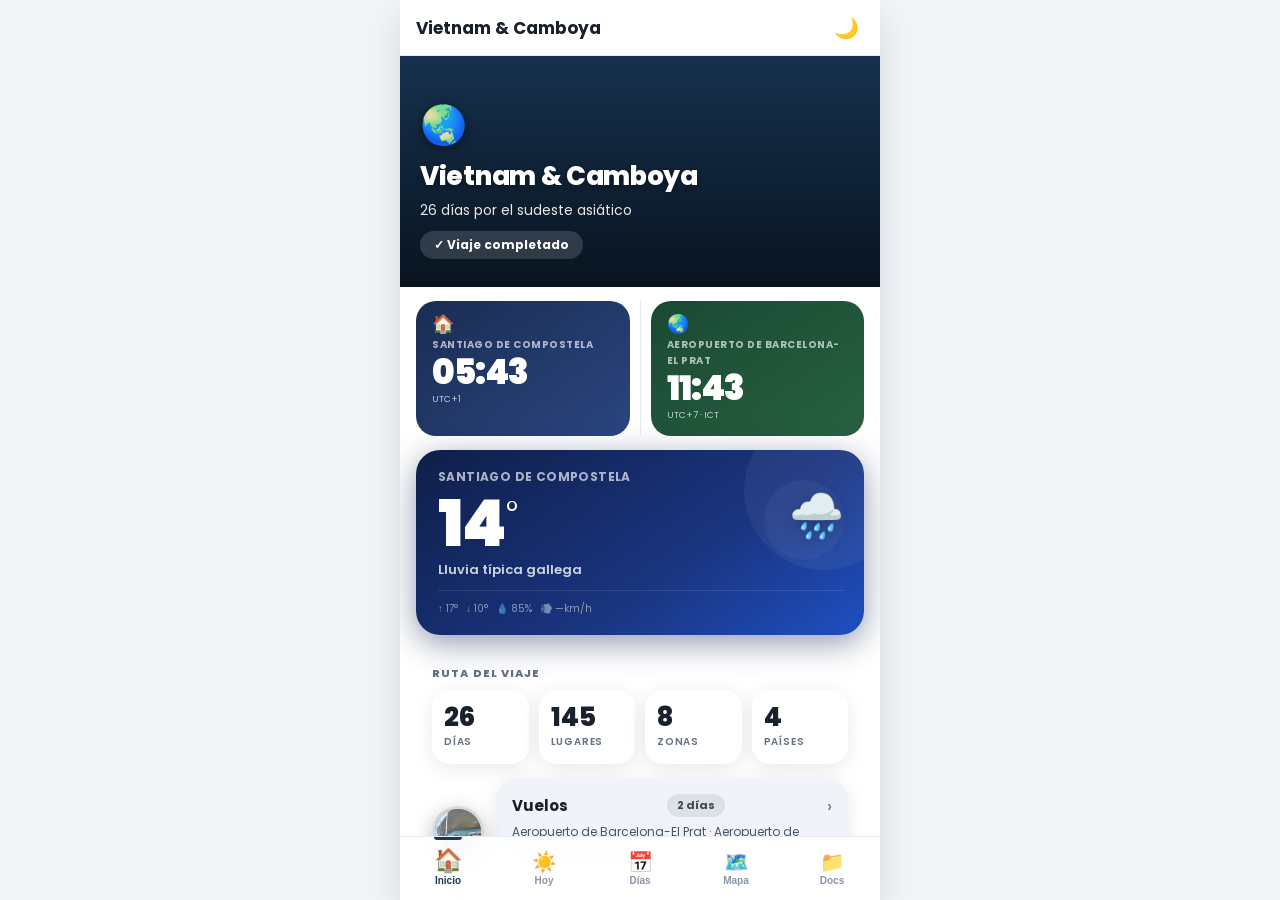
==== index.html @ c376f15d "Itinerario definitivo de María, revisión completa sin fallos y localizadores fuera del repo Incluye " ====
﻿<!DOCTYPE html>
<html lang="es">
<head>
  <meta charset="UTF-8">
  <meta name="viewport" content="width=device-width, initial-scale=1.0, maximum-scale=1.0, user-scalable=no">
  <meta name="apple-mobile-web-app-capable" content="yes">
  <meta name="apple-mobile-web-app-status-bar-style" content="default">
  <meta name="apple-mobile-web-app-title" content="Marcos & Mery">
  <meta name="theme-color" content="#1a3a5c">
  <title>Viajes · Marcos & Mery</title>

  <!-- Leaflet CSS -->
  <link rel="stylesheet" href="https://unpkg.com/leaflet@1.9.4/dist/leaflet.css"
        integrity="sha256-p4NxAoJBhIIN+hmNHrzRCf9tD/miZyoHS5obTRR9BMY=" crossorigin="">

  <!-- Google Fonts -->
  <link rel="preconnect" href="https://fonts.googleapis.com">
  <link rel="preconnect" href="https://fonts.gstatic.com" crossorigin>
  <link href="https://fonts.googleapis.com/css2?family=Poppins:wght@400;600;700;800&display=swap" rel="stylesheet">

  <!-- App CSS -->
  <link rel="stylesheet" href="css/styles.css?v=98">

  <!-- PWA Manifest -->
  <link rel="manifest" href="manifest.json">
  <link rel="apple-touch-icon" href="img/icon-192.png">
  <link rel="icon" type="image/png" href="img/icon-192.png">

  <!-- Service Worker -->
  <script>
    if ('serviceWorker' in navigator) {
      window.addEventListener('load', () => {
        navigator.serviceWorker.register('sw.js')
          .then(r => console.log('SW registrado:', r.scope))
          .catch(e => console.warn('SW error:', e));
      });
    }
  </script>
</head>
<body>
  <div id="app">

    <!-- HEADER -->
    <header class="app-header">
      <button class="back-btn" id="header-back" aria-label="Volver">‹</button>
      <h1 id="header-title">Mis Viajes</h1>
      <button class="theme-toggle-btn" id="theme-toggle-btn" aria-label="Cambiar tema"></button>
    </header>

    <!-- MAIN CONTENT -->
    <main class="view-content" id="view-content">
      <!-- Rendered by JS -->
    </main>

    <!-- BOTTOM NAVIGATION -->
    <nav class="bottom-nav" id="bottom-nav" style="display:none">
      <button class="nav-item" data-view="trip">
        <span class="nav-icon">🏠</span>
        <span>Inicio</span>
      </button>
      <button class="nav-item" data-view="today">
        <span class="nav-icon">☀️</span>
        <span>Hoy</span>
      </button>
      <button class="nav-item" data-view="itinerary">
        <span class="nav-icon">📅</span>
        <span>Días</span>
      </button>
      <button class="nav-item" data-view="map">
        <span class="nav-icon">🗺️</span>
        <span>Mapa</span>
      </button>
      <button class="nav-item" data-view="docs">
        <span class="nav-icon">📁</span>
        <span>Docs</span>
      </button>
    </nav>

  </div>

  <!-- Leaflet JS -->
  <script src="https://unpkg.com/leaflet@1.9.4/dist/leaflet.js"
          integrity="sha256-20nQCchB9co0qIjJZRGuk2/Z9VM+kNiyxNV1lvTlZBo=" crossorigin=""></script>

  <!-- App Scripts -->
  <script src="js/data.js?v=87"></script>
  <script src="js/guia.js?v=2"></script>
  <script src="js/app.js?v=175"></script>
</body>
</html>
---- css/styles.css ----
/* ============================================================
   VIAJES MARCOS & MERY — Estilos
   ============================================================ */

:root {
  --primary:    #1a3a5c;
  --primary-lt: #2c5282;
  --accent:     #e8a020;
  --accent-lt:  #f6c252;
  --green:      #1a7b6b;
  --red:        #c0392b;
  --bg:         #F4F5F7;
  --surface:    #ffffff;
  --border:     #e8ecf0;
  --text:       #1a202c;
  --text-sm:    #4a5568;
  --text-xs:    #647181;   /* 5,0:1 sobre blanco (antes #8896a8, 3,0:1) */
  --card:       #ffffff;
  --shadow:     0 2px 16px rgba(0,0,0,0.07);
  --shadow-sm:  0 1px 6px rgba(0,0,0,0.06);
  --shadow-md:  0 4px 20px rgba(0,0,0,0.09);
  --shadow-lg:  0 12px 40px rgba(0,0,0,0.13);
  --radius:     20px;
  --radius-sm:  12px;
  --nav-h:      64px;
  --header-h:   56px;

  /* ── Colores por zona geográfica (vibrantes) ── */
  --zone-norte:    #1A7B6B;   /* jade — Vietnam norte */
  --zone-norte-lt: #d0f0e8;
  --zone-centro:   #2f6fa3;   /* azul acero — Vietnam centro */
  --zone-centro-lt:#dbe8f4;
  --zone-camboya:  #b8861b;   /* ocre dorado — Angkor */
  --zone-camboya-lt:#f6ebcf;
  --zone-islas:    #0090C4;   /* turquesa vivo — Koh Rong */
  --zone-islas-lt: #cceeff;
  --zone-cierre:   #6b7f3a;   /* verde oliva — regreso */
  --zone-cierre-lt:#e8edd6;
}

* { box-sizing: border-box; margin: 0; padding: 0; }

html, body {
  height: 100%;
  font-family: 'Poppins', -apple-system, BlinkMacSystemFont, 'Segoe UI', sans-serif;
  background: var(--bg);
  color: var(--text);
  -webkit-font-smoothing: antialiased;
  overflow: hidden;
}

/* ── LAYOUT ── */
#app {
  display: flex;
  flex-direction: column;
  height: 100vh;
  max-width: 480px;
  margin: 0 auto;
  background: var(--surface);
  box-shadow: var(--shadow-lg);
  position: relative;
  overflow: hidden;
}

/* ── HEADER ── */
.app-header {
  display: flex;
  align-items: center;
  gap: 10px;
  padding: 0 16px;
  height: var(--header-h);
  background: var(--surface);
  border-bottom: 1px solid var(--border);
  position: relative;
  z-index: 100;
  flex-shrink: 0;
}
.app-header .back-btn {
  display: none;
  align-items: center;
  justify-content: center;
  width: 36px; height: 36px;
  border: none; background: none; cursor: pointer;
  font-size: 20px; color: var(--primary); flex-shrink: 0;
}
.app-header .back-btn.visible { display: flex; }
.app-header h1 {
  font-size: 17px; font-weight: 700; color: var(--primary);
  flex: 1; white-space: nowrap; overflow: hidden; text-overflow: ellipsis;
}
.app-header .header-action {
  display: flex; align-items: center; justify-content: center;
  width: 36px; height: 36px; border: none; background: none;
  cursor: pointer; font-size: 20px; color: var(--primary); flex-shrink: 0;
}

/* ── SCROLL AREA ── */
.view-content {
  flex: 1;
  overflow-y: auto;
  overflow-x: hidden;
  -webkit-overflow-scrolling: touch;
  padding-bottom: calc(var(--nav-h) + 16px);
  scrollbar-width: none; /* Firefox */
}
.view-content::-webkit-scrollbar { display: none; } /* Chrome/Safari */

/* ── BOTTOM NAV ── */
.bottom-nav {
  display: flex;
  position: fixed;
  bottom: 0; left: 0; right: 0;
  max-width: 480px; margin: 0 auto; /* mismo ancho que #app en pantallas grandes */
  height: calc(var(--nav-h) + env(safe-area-inset-bottom));
  padding-bottom: env(safe-area-inset-bottom);
  background: rgba(255,255,255,0.92);
  backdrop-filter: blur(12px);
  -webkit-backdrop-filter: blur(12px);
  border-top: 1px solid rgba(0,0,0,.07);
  z-index: 1000;
}
.nav-item {
  flex: 1; display: flex; flex-direction: column;
  align-items: center; justify-content: center; gap: 3px;
  border: none; background: none; cursor: pointer;
  padding: 8px 4px; color: var(--text-xs);
  font-size: 10px; font-weight: 600;
  transition: color .2s, transform .2s;
  -webkit-tap-highlight-color: transparent;
  position: relative;
}
/* indicador activo — línea superior */
.nav-item.active::before {
  content: '';
  position: absolute;
  top: 0; left: 50%; transform: translateX(-50%);
  width: 28px; height: 3px;
  border-radius: 0 0 4px 4px;
  background: var(--primary);
}
.nav-item .nav-icon { font-size: 20px; line-height: 1; transition: transform .2s; }
.nav-item.active { color: var(--primary); font-weight: 800; }
.nav-item.active .nav-icon { transform: scale(1.15) translateY(-2px); }
.nav-item:active .nav-icon { transform: scale(.9); }

/* ── CARDS ── */
.card {
  background: var(--surface);
  border: none;
  border-radius: 24px;
  padding: 18px;
  margin: 0 16px 14px;
  box-shadow: var(--shadow-md);
  transition: transform .18s ease;
}
.card:active { transform: scale(0.98); }
.card-flat {
  background: var(--surface);
  border-bottom: 1px solid var(--border);
  padding: 14px 16px;
}
.card-inset {
  background: var(--bg);
  border-radius: var(--radius-sm);
  padding: 12px 14px;
  margin-bottom: 8px;
}

/* ── HERO TRIP ── */
.trip-hero {
  padding: 40px 20px 28px;
  color: white;
  margin-bottom: 0;
  min-height: 220px;
  display: flex; flex-direction: column; justify-content: flex-end;
  position: relative; overflow: hidden;
}
/* Hero rotante: capas de imagen que se van fundiendo */
.hero-img-layer {
  position: absolute; inset: 0;
  background-size: cover; background-position: center;
  background-color: #1a3a5c;
  transition: opacity 1.2s ease;
  will-change: opacity;
}
.hero-img-layer.active { opacity: 1; }
.hero-img-layer.inactive { opacity: 0; }
.hero-overlay {
  position: absolute; inset: 0;
  background: linear-gradient(to bottom, rgba(0,0,0,.15) 0%, rgba(0,0,0,.65) 100%);
}
.hero-content { position: relative; z-index: 1; }
.trip-hero-emoji { font-size: 38px; margin-bottom: 4px; display: block; filter: drop-shadow(0 2px 6px rgba(0,0,0,.5)); }
.trip-hero h2 {
  font-family: 'Poppins', sans-serif;
  font-size: 26px; font-weight: 800; margin-bottom: 4px;
  text-shadow: 0 2px 8px rgba(0,0,0,.4);
  letter-spacing: -0.3px;
}
.trip-hero .hero-sub { font-size: 14px; opacity: .9; text-shadow: 0 1px 4px rgba(0,0,0,.4); }
.trip-hero .hero-dates {
  display: flex; align-items: center; gap: 8px;
  margin-top: 12px; font-size: 13px; opacity: .9;
}
.trip-hero .hero-badge {
  display: inline-block;
  background: rgba(255,255,255,.2);
  border-radius: 20px; padding: 4px 12px;
  font-size: 12px; font-weight: 600;
}

/* ── COUNTDOWN ── */
.countdown-card {
  margin: 14px 16px 12px;
  background: linear-gradient(135deg, var(--primary) 0%, var(--primary-lt) 100%);
  border-radius: var(--radius);
  padding: 18px 20px;
  color: white;
  display: flex; align-items: center; gap: 16px;
}
.countdown-num {
  font-size: 48px; font-weight: 900; line-height: 1;
  color: var(--accent-lt);
}
.countdown-label { font-size: 12px; opacity: .8; margin-top: 2px; }
.countdown-title { font-size: 16px; font-weight: 700; }

/* ── SECTION TITLES ── */
.section-title {
  font-size: 11px; font-weight: 800;
  color: var(--text-xs); text-transform: uppercase;
  letter-spacing: .10em; padding: 16px 16px 8px;
}

/* ── QUICK INFO ROW ── */
.info-row {
  display: flex; align-items: flex-start; gap: 10px;
  padding: 10px 0;
  border-bottom: 1px solid var(--border);
}
.info-row:last-child { border-bottom: none; }
.info-row .info-icon { font-size: 18px; flex-shrink: 0; margin-top: 1px; }
.info-row .info-body {}
.info-row .info-label { font-size: 11px; color: var(--text-xs); font-weight: 600; text-transform: uppercase; }
.info-row .info-val { font-size: 14px; color: var(--text); font-weight: 500; margin-top: 1px; }
.info-row .info-sub { font-size: 12px; color: var(--text-sm); margin-top: 2px; }

/* ── ITINERARY LIST ── */
/* ── ITINERARY REDISEÑADO ── */
.itinerary-wrap { padding: 8px 0; }
.block-section { margin: 0 16px 20px; border-radius: 20px; overflow: hidden; box-shadow: var(--shadow-md); }
.block-section-header {
  display: flex; align-items: center; justify-content: space-between;
  padding: 10px 16px;
  font-size: 13px; font-weight: 800;
  border-bottom: none;
  background: var(--surface);
  border-radius: 20px 20px 0 0;
  margin-bottom: -1px;
}
.htl2-zone > .block-section-header { border-radius: 20px 20px 0 0; }
/* En Días la cabecera forma parte de la tarjeta: mismo fondo que el cuerpo (si no, en oscuro se confunde con el fondo y la tarjeta parece no cerrar por arriba) */
.block-section > .block-section-header { background: transparent; border-bottom: 1px solid var(--border); margin-bottom: 0; }
.bsh-label { font-size: 13px; }
.bsh-count {
  font-size: 11px; font-weight: 700;
  padding: 2px 8px; border-radius: 10px;
  background: var(--border); color: inherit;
}
.block-days-list {
  border-radius: 0 0 20px 20px;
  overflow: hidden;
  border-left: none;
}
.day-row2 {
  display: flex; align-items: center; gap: 12px;
  padding: 13px 16px;
  background: white;
  border-bottom: 1px solid rgba(0,0,0,.04);
  cursor: pointer;
  -webkit-tap-highlight-color: transparent;
  transition: background .15s, transform .12s;
}
.block-days-list .day-row2:last-child { border-bottom: none; }
.day-row2:active { transform: scale(.98); background: #f8f9fb; }
.day-past { opacity: .5; }
.day-today { font-weight: 700; }

.day-date-box2 {
  display: flex; flex-direction: column; align-items: center;
  width: 36px; flex-shrink: 0; color: var(--text-sm);
}
.day-num2 { font-size: 18px; font-weight: 800; line-height: 1; }
.day-mon2 { font-size: 9px; font-weight: 700; text-transform: uppercase; letter-spacing: .04em; margin-top: 1px; }
.day-body2 { flex: 1; min-width: 0; }
.day-city2 { font-size: 14px; font-weight: 700; color: var(--text); }
.today-dot { color: var(--accent); font-size: 10px; }
.day-places2 { font-size: 11px; color: var(--text-sm); margin-top: 2px; white-space: nowrap; overflow: hidden; text-overflow: ellipsis; }
.day-arrow2 { font-size: 18px; opacity: .4; flex-shrink: 0; transition: transform .2s; }
.tr-expand-arrow { opacity: .6; }
.day-row-no-tr { background: #fafafa; }
.day-row-no-tr .day-city2 { font-weight: 500; }

/* ── Panel de detalle de transporte (expand inline) ── */
.tr-detail-panel {
  margin: 0 16px 4px 16px;
  border-radius: 12px;
  overflow: hidden;
  background: var(--surface);
  box-shadow: 0 2px 8px rgba(0,0,0,.06);
}
.tr-detail-card {
  padding: 12px 14px;
  border-bottom: 1px solid var(--border);
}
.tr-detail-card:last-child { border-bottom: none; }
.tr-detail-head {
  display: flex; align-items: center; gap: 8px;
  margin-bottom: 6px;
}
.tr-detail-icon { font-size: 20px; }
.tr-detail-label { font-size: 12px; font-weight: 700; text-transform: uppercase; letter-spacing: .04em; }
.tr-detail-text { font-size: 13px; color: var(--text); font-weight: 600; margin-bottom: 5px; }
.tr-detail-route {
  display: flex; align-items: center; gap: 6px;
  font-size: 12px; color: var(--text-sm);
}
.tr-detail-from, .tr-detail-to { font-weight: 600; }
.tr-detail-arrow { opacity: .5; font-size: 14px; }
.tr-detail-time {
  margin-left: auto;
  font-size: 18px; font-weight: 800;
  color: var(--text);
  letter-spacing: -.5px;
}
.tr-detail-pickup {
  display: flex; align-items: flex-start; gap: 6px;
  font-size: 12px; color: var(--text-sm);
  margin-top: 7px;
  padding: 6px 8px;
  background: var(--bg);
  border-radius: 8px;
}
.tr-detail-pickup-icon { flex-shrink: 0; }
.tr-detail-tips {
  margin-top: 10px;
  padding-top: 10px;
  border-top: 1px solid var(--border);
}
.tr-detail-tips-title {
  font-size: 11px; font-weight: 700;
  text-transform: uppercase; letter-spacing: .05em;
  color: var(--text-sm); margin-bottom: 6px;
}
.tr-detail-tip {
  font-size: 12px; color: var(--text);
  line-height: 1.5; padding: 2px 0;
}

/* ── Hotel detail bottom sheet ── */
#htl-sheet-wrap { display: none; position: fixed; inset: 0; z-index: 1000; }

.htl-sheet-overlay {
  position: absolute; inset: 0;
  background: rgba(0,0,0,.45);
  backdrop-filter: blur(2px);
}
.htl-sheet {
  position: absolute; bottom: 0; left: 0; right: 0;
  max-width: 480px; margin: 0 auto; /* mismo ancho que la app en pantallas grandes */
  background: var(--surface);
  border-radius: 20px 20px 0 0;
  max-height: 88vh;
  overflow-y: auto;
  transform: translateY(100%);
  transition: transform .28s cubic-bezier(.32,1,.46,1);
  box-shadow: 0 -4px 24px rgba(0,0,0,.15);
}
.htl-sheet.htl-sheet-open { transform: translateY(0); }
.htl-sheet-drag {
  display: block; width: 40px; height: 4px; padding: 0;
  background: var(--border); border: none;
  border-radius: 2px;
  margin: 12px auto 0;
  cursor: pointer;
}
.htl-sheet-map {
  height: 170px; margin-top: 10px;
  background: var(--bg);
}
.htl-sheet-stay {
  font-size: 13px; font-weight: 600; color: var(--text-sm); margin-bottom: 8px;
}
.htl-sheet-phone {
  display: inline-block; margin: -6px 0 14px;
  font-size: 14px; font-weight: 700; color: var(--primary); text-decoration: none;
}
.htl-sheet-bf { font-size: 16px; }
.htl-sheet-body { padding: 16px 20px 32px; }
.htl-sheet-name {
  font-size: 20px; font-weight: 800;
  color: var(--text); margin-bottom: 4px;
}
.htl-sheet-addr {
  font-size: 13px; color: var(--text-sm); margin-bottom: 14px;
}
.htl-sheet-times {
  display: flex; gap: 12px; margin-bottom: 14px;
}
.htl-sheet-time-box {
  flex: 1;
  background: var(--bg);
  border-radius: 12px;
  padding: 10px 14px;
  text-align: center;
}
.htl-sheet-time-label {
  font-size: 10px; font-weight: 700;
  text-transform: uppercase; letter-spacing: .06em;
  color: var(--text-sm); margin-bottom: 3px;
}
.htl-sheet-time-val {
  font-size: 22px; font-weight: 800; color: var(--text);
}
.htl-sheet-desc {
  font-size: 14px; color: var(--text);
  line-height: 1.65; margin-bottom: 20px;
}
.htl-sheet-actions {
  display: flex; flex-direction: column; gap: 10px;
}
.htl-sheet-btn {
  display: block; width: 100%;
  padding: 13px 16px;
  border-radius: 12px;
  font-size: 14px; font-weight: 700;
  text-align: center; text-decoration: none;
  border: none; cursor: pointer;
}
.htl-sheet-btn-maps {
  background: var(--primary); color: #fff;
}
/* En oscuro --primary es un azul claro: con texto blanco daba 3,3:1 */
html[data-theme="dark"] .htl-sheet-btn-maps { background: #2563a8; }
@media (prefers-color-scheme: dark) {
  html:not([data-theme="light"]) .htl-sheet-btn-maps { background: #2563a8; }
}
.htl-sheet-btn-day {
  background: var(--bg);
  color: var(--text);
  border: 1.5px solid var(--border);
}

/* Transport inline (tab Transportes) */
.tr-inline-list { display: flex; flex-direction: column; gap: 4px; margin-top: 5px; }
.tr-inline {
  display: flex; align-items: flex-start; gap: 7px;
  background: #f5f7fb; border-radius: 8px;
  padding: 5px 8px; font-size: 11px;
}
.tr-inline-icon { flex-shrink: 0; font-size: 13px; line-height: 1.4; }
.tr-inline-body { flex: 1; min-width: 0; }
.tr-inline-det { font-weight: 600; color: var(--text); line-height: 1.3; }
.tr-inline-route { color: var(--text-sm); margin-top: 1px; }

/* Hotel inline (tab Alojamiento) */
.htl-inline {
  display: flex; align-items: center; gap: 7px;
  background: #f5f7fb; border-radius: 8px;
  padding: 5px 8px; margin-top: 5px;
}
.htl-inline-transit { background: #f8f8f8; opacity: .75; }
.htl-inline-icon { flex-shrink: 0; display: flex; }
.htl-inline-body { flex: 1; min-width: 0; display: flex; flex-direction: column; gap: 1px; }
.htl-inline-name { font-size: 11px; font-weight: 700; line-height: 1.2; }
.htl-inline-addr { font-size: 10px; color: var(--text-sm); }
.htl-inline-nights {
  flex-shrink: 0; font-size: 10px; font-weight: 700;
  color: #fff; border-radius: 10px; padding: 2px 7px;
}
.htl-cont-bar {
  margin-top: 3px; padding: 2px 8px;
  font-size: 10px; color: var(--text-xs);
  border-radius: 0 6px 6px 0;
}

/* ── TARJETA expand con animación suave ── */
.lugar-card { border-radius: var(--radius-sm); overflow: hidden; border: 1px solid var(--border); margin-bottom: 10px; background: white; }
.lugar-expanded {
  display: none;
  animation: expandDown .25s ease;
}
.lugar-card.open .lugar-expanded { display: block; }
@keyframes expandDown {
  from { opacity: 0; transform: translateY(-6px); }
  to   { opacity: 1; transform: translateY(0); }
}

/* legacy .day-row (por si se usa en otros sitios) */
.day-row {
  display: flex; align-items: center; gap: 12px;
  padding: 14px 16px; border-bottom: 1px solid var(--border);
  cursor: pointer; background: var(--surface);
  -webkit-tap-highlight-color: transparent; transition: background .1s;
}
.day-date-box { display: flex; flex-direction: column; align-items: center; width: 40px; flex-shrink: 0; }
.day-date-box .day-num { font-size: 20px; font-weight: 800; color: var(--primary); line-height: 1; }
.day-date-box .day-mon { font-size: 10px; font-weight: 700; color: var(--text-xs); text-transform: uppercase; }
.day-body { flex: 1; min-width: 0; }
.day-city { font-size: 15px; font-weight: 700; color: var(--text); }
.day-preview { font-size: 12px; color: var(--text-sm); margin-top: 2px; white-space: nowrap; overflow: hidden; text-overflow: ellipsis; }
.day-chevron { color: var(--border); font-size: 16px; }
.block-header { padding: 10px 16px 4px; font-size: 11px; font-weight: 800; color: white; text-transform: uppercase; letter-spacing: .08em; }

/* ── TAG PILLS ── */
.tag { display: inline-flex; align-items: center; gap: 4px;
  background: var(--bg); border: 1px solid var(--border);
  border-radius: 20px; padding: 4px 10px;
  font-size: 12px; color: var(--text-sm); font-weight: 500; }
.tag-accent { background: #fff7e6; border-color: #f6d68a; color: #92600a; }
.tag-green  { background: #e8f5e9; border-color: #a5d6a7; color: #1b5e20; }
.tag-blue   { background: #e3f2fd; border-color: #90caf9; color: #1565c0; }

/* ── CHECKLIST ── */
.task-item {
  display: flex; align-items: center; gap: 12px;
  padding: 10px 0; border-bottom: 1px solid var(--border);
  cursor: pointer; -webkit-tap-highlight-color: transparent;
}
.task-item:last-child { border-bottom: none; }
.task-check {
  width: 22px; height: 22px; border-radius: 50%;
  border: 2px solid var(--border); flex-shrink: 0;
  display: flex; align-items: center; justify-content: center;
  font-size: 13px; transition: all .15s;
}
.task-item.done .task-check {
  background: var(--green); border-color: var(--green); color: white;
}
.task-text { font-size: 14px; color: var(--text); }
.task-item.done .task-text { text-decoration: line-through; color: var(--text-xs); }
.pack-cat-header {
  display: flex; align-items: center; justify-content: space-between;
  padding: 10px 0 4px;
  border-top: 1px solid var(--border);
  margin-top: 6px;
}
.pack-cat-header:first-child { border-top: none; margin-top: 0; }
.pack-cat-label { font-size: 13px; font-weight: 800; color: var(--text); }
.pack-cat-count { font-size: 11px; color: var(--text-xs); background: var(--bg); border-radius: 8px; padding: 2px 7px; }
.pack-cat-add-row {
  display: flex; align-items: center; gap: 8px;
  padding: 6px 0 8px; margin-top: 2px;
}
.pack-cat-input {
  flex: 1; border: 1.5px solid var(--border); border-radius: 10px;
  padding: 7px 10px; font-size: 13px; color: var(--text);
  background: var(--bg); outline: none;
}
.pack-cat-input:focus { border-color: var(--primary); }
.pack-cat-add-btn {
  width: 30px; height: 30px; border-radius: 50%;
  background: var(--primary); color: #fff; border: none;
  font-size: 18px; font-weight: 700; cursor: pointer;
  display: flex; align-items: center; justify-content: center;
  flex-shrink: 0;
}

/* ── MAP ── */
#map-container { height: 100%; }
#leaflet-map { height: calc(100vh - var(--header-h) - var(--nav-h)); }

/* ── PLACE ITEMS ── */
.place-item {
  display: flex; align-items: flex-start; gap: 10px;
  padding: 10px 0; border-bottom: 1px solid var(--border);
}
.place-item:last-child { border-bottom: none; }
.place-emoji { font-size: 22px; flex-shrink: 0; }
.place-body {}
.place-name { font-size: 14px; font-weight: 600; color: var(--text); }
.place-notes { font-size: 12px; color: var(--text-sm); margin-top: 2px; }

/* ── TRANSPORT ITEM ── */
.transport-item {
  display: flex; align-items: flex-start; gap: 12px;
  padding: 12px; background: var(--bg);
  border-radius: var(--radius-sm); margin-bottom: 8px;
}
.transport-icon { font-size: 24px; flex-shrink: 0; }
.transport-body {}
.transport-detail { font-size: 14px; font-weight: 600; color: var(--text); }
.transport-route { font-size: 12px; color: var(--text-sm); margin-top: 2px; }

/* ── HOTEL CARD ── */
.hotel-grid {
  display: grid; grid-template-columns: 1fr 1fr; gap: 10px; margin-top: 4px;
}
.hotel-field {}
.hotel-label { font-size: 10px; color: var(--text-xs); font-weight: 700; text-transform: uppercase; }
.hotel-value { font-size: 14px; color: var(--text); font-weight: 500; margin-top: 2px; }

/* ── TODAY VIEW ── */
.today-city {
  padding: 20px 16px 10px;
  text-align: center;
}
.today-city .city-name {
  font-size: 32px; font-weight: 900; color: var(--primary);
}
.today-city .city-country { font-size: 14px; color: var(--text-sm); margin-top: 4px; }
.today-city .day-number {
  display: inline-block;
  background: var(--accent); color: white;
  border-radius: 20px; padding: 4px 14px;
  font-size: 12px; font-weight: 700; margin-top: 8px;
}

/* ── DOCUMENTS ── */
.doc-item {
  display: flex; align-items: center; gap: 12px;
  padding: 14px 16px; border-bottom: 1px solid var(--border);
  cursor: pointer; -webkit-tap-highlight-color: transparent;
}
.doc-icon {
  width: 40px; height: 40px; border-radius: var(--radius-sm);
  display: flex; align-items: center; justify-content: center;
  font-size: 20px; flex-shrink: 0;
}
.doc-icon.flight   { background: #e3f2fd; }
.doc-icon.visa     { background: #e8f5e9; }
.doc-icon.insurance{ background: #fff3e0; }
.doc-icon.booking  { background: #f5ecd9; }
.doc-icon.transport{ background: #e0f0ee; }
.doc-icon.other    { background: var(--bg); }
.doc-body { flex: 1; min-width: 0; }
.doc-name { font-size: 14px; font-weight: 600; color: var(--text); }
.doc-notes { font-size: 12px; color: var(--text-sm); margin-top: 2px; }

/* ── HOME TRIPS ── */
/* ── TRIPS HOME ── */
.trips-home-header {
  padding: 52px 20px 16px;
  background: var(--bg);
}
.thh-top { display: flex; align-items: center; gap: 14px; }
.thh-avatar {
  width: 48px; height: 48px; border-radius: 50%;
  background: var(--primary); display: flex; align-items: center; justify-content: center;
  font-size: 22px; flex-shrink: 0;
}
.thh-name { font-size: 20px; font-weight: 800; color: var(--text); }
.thh-sub  { font-size: 13px; color: var(--text-xs); margin-top: 1px; }

.trips-list { padding: 8px 16px; display: flex; flex-direction: column; gap: 16px; }

/* Tarjeta inmersiva v2 */
.trip-card-v2 {
  border-radius: 20px;
  overflow: hidden;
  height: 200px;
  display: flex; flex-direction: column; justify-content: space-between;
  padding: 18px 20px;
  cursor: pointer;
  -webkit-tap-highlight-color: transparent;
  transition: transform .15s, box-shadow .15s;
  box-shadow: 0 8px 32px rgba(0,0,0,.22);
  background-color: var(--primary);
  will-change: transform;
}
.trip-card-v2:active { transform: scale(.97); box-shadow: 0 4px 16px rgba(0,0,0,.18); }

.tcv2-top {
  display: flex; justify-content: space-between; align-items: flex-start;
}
.tcv2-dur {
  background: rgba(255,255,255,.22);
  backdrop-filter: blur(8px);
  color: #fff; font-size: 12px; font-weight: 700;
  padding: 5px 12px; border-radius: 20px;
  border: 1px solid rgba(255,255,255,.3);
}
.tc-countdown {
  background: rgba(255,255,255,.95);
  border-radius: 14px; padding: 6px 14px;
  display: flex; flex-direction: column; align-items: center;
  min-width: 56px; box-shadow: 0 2px 8px rgba(0,0,0,.15);
}
.tc-cd-num  { font-size: 22px; font-weight: 900; color: var(--primary); line-height: 1; }
.tc-cd-label{ font-size: 10px; font-weight: 700; color: var(--text-sm); text-transform: uppercase; letter-spacing: .5px; margin-top: 1px; }
.tc-countdown.tc-cd-past .tc-cd-label { color: var(--green); }

.tcv2-bottom { }
.tcv2-name {
  font-size: 22px; font-weight: 800; color: #fff;
  text-shadow: 0 2px 8px rgba(0,0,0,.3);
  line-height: 1.2;
}
.tcv2-month {
  font-size: 13px; color: rgba(255,255,255,.8);
  margin-top: 4px; font-weight: 500;
}

/* ── TRIP SUMMARY GRID ── */
.trip-summary-grid {
  display: grid; grid-template-columns: repeat(4, 1fr);
  gap: 10px; padding: 0 16px 12px;
}
.tsg-stat {
  background: var(--surface); border: 1px solid var(--border);
  border-radius: var(--radius-sm); padding: 14px 8px;
  text-align: center; box-shadow: var(--shadow);
}
.tsg-num { font-size: 22px; font-weight: 800; color: var(--primary); }
.tsg-label { font-size: 11px; color: var(--text-xs); margin-top: 2px; font-weight: 600; text-transform: uppercase; letter-spacing: .4px; }

/* ── TRIP BLOCKS STRIP ── */
.trip-blocks-strip {
  display: flex; gap: 10px; padding: 0 16px 16px;
  overflow-x: auto; scroll-snap-type: x mandatory;
  -webkit-overflow-scrolling: touch; scrollbar-width: none;
}
.trip-blocks-strip::-webkit-scrollbar { display: none; }
.trip-block-chip {
  flex-shrink: 0; scroll-snap-align: start;
  background: var(--surface); border: 1px solid var(--border);
  border-radius: var(--radius-sm); padding: 10px 14px;
  box-shadow: var(--shadow); min-width: 120px;
}
.tbc-name { font-size: 11px; font-weight: 800; color: var(--primary); text-transform: uppercase; letter-spacing: .5px; }
.tbc-cities { font-size: 12px; color: var(--text-sm); margin-top: 3px; line-height: 1.4; }
.tbc-days { font-size: 11px; color: var(--text-xs); margin-top: 4px; font-weight: 600; }

/* ── TRAVEL TIPS SCROLL ── */
/* ── TIP ROTATOR ── */
.tip-rotator {
  margin: 0 16px 16px;
  border-radius: var(--radius);
  box-shadow: 0 8px 32px rgba(0,0,0,.28), 0 2px 8px rgba(0,0,0,.12);
  overflow: hidden;
  position: relative;
  min-height: 230px;
}
.tip-bg-img {
  position: absolute; inset: 0; width: 100%; height: 100%; object-fit: cover;
  opacity: 0; transition: opacity 1s ease; z-index: 0;
}
.tip-bg-overlay {
  position: absolute; inset: 0; z-index: 1;
  opacity: .55; transition: background .6s ease;
}
/* cuando hay foto cargada, bajar más el overlay */
.tip-rotator.has-photo .tip-bg-overlay { opacity: .45; }
/* subtle shine at top */
.tip-rotator::before {
  content: ''; position: absolute; inset: 0; z-index: 2; pointer-events: none;
  background: linear-gradient(160deg, rgba(255,255,255,.09) 0%, transparent 55%);
}
.tip-rotator.tip-fade-out .tip-rotator-card { opacity: 0; transform: translateY(8px); }
.tip-rotator-card {
  padding: 26px 20px 16px;
  transition: opacity .35s ease, transform .35s ease;
  position: relative; z-index: 3;
  display: flex; flex-direction: column; gap: 12px;
}
/* fila icono + título */
.tip-rotator-header {
  display: flex; align-items: center; gap: 10px;
}
.tip-rotator-icon {
  display: flex; align-items: center; justify-content: center;
  width: 36px; height: 36px; flex-shrink: 0;
  background: rgba(255,255,255,.15);
  border-radius: 10px;
  border: 1px solid rgba(255,255,255,.2);
}
.tip-rotator-title {
  font-size: 20px; font-weight: 900; color: #fff;
  letter-spacing: -.3px; line-height: 1.2;
}
/* texto flotante — sin caja, respira sobre el fondo */
.tip-rotator-text {
  font-size: 13.5px; color: rgba(255,255,255,.92);
  line-height: 1.75; margin: 0;
  text-shadow: 0 1px 3px rgba(0,0,0,.25);
}
.tip-rotator-text strong {
  color: #fff; font-weight: 700;
}
.tip-rotator-footer {
  display: flex; align-items: center; justify-content: space-between;
  padding: 0 20px 20px;
  position: relative; z-index: 3;
}
.tip-rotator-dots { display: flex; gap: 6px; flex-wrap: wrap; }
.tip-dot {
  width: 7px; height: 7px; border-radius: 50%;
  background: rgba(255,255,255,.3); cursor: pointer;
  transition: background .3s, transform .2s, width .25s;
  flex-shrink: 0;
}
.tip-dot.active { background: #fff; transform: scale(1.3); width: 18px; border-radius: 4px; }
.tip-counter { font-size: 11px; color: rgba(255,255,255,.5); font-weight: 700; }

/* ── WEATHER CARD ── */
.weather-stack-wrap { padding: 14px 16px 0; }
#weather-single { transition: opacity 1.6s ease; }
.weather-card {
  width: 100%; border-radius: 24px;
  overflow: hidden; position: relative;
  background: linear-gradient(145deg, #0f1f4a 0%, #1a3580 60%, #1e4fc2 100%);
  box-shadow: 0 8px 32px rgba(15,31,74,.45);
  padding: 18px 0 0 0;
  box-sizing: border-box;
  display: flex; flex-direction: row; align-items: stretch; gap: 0;
}
/* decorative circle top-right */
.weather-card::before {
  content: ''; position: absolute;
  top: -40px; right: -40px;
  width: 160px; height: 160px; border-radius: 50%;
  background: rgba(255,255,255,.05);
  pointer-events: none;
}
.weather-card::after {
  content: ''; position: absolute;
  top: 30px; right: 20px;
  width: 80px; height: 80px; border-radius: 50%;
  background: rgba(255,255,255,.04);
  pointer-events: none;
}
/* hide legacy photo elements */
.wc-bg-img, .wc-overlay { display: none; }
.wc-content { position: static; padding: 0; display: contents; }
/* left column: all text */
.wc-left {
  flex: 1; padding: 0 20px 18px 22px;
  display: flex; flex-direction: column; gap: 0;
}
.wc-city {
  font-size: 12px; font-weight: 700; color: rgba(255,255,255,.65);
  letter-spacing: .4px; text-transform: uppercase; margin-bottom: 6px;
}
.wc-temp-row {
  display: flex; align-items: flex-start; justify-content: space-between;
  gap: 8px;
}
.wc-icon { font-size: 44px; line-height: 1; margin-top: 2px; filter: drop-shadow(0 4px 8px rgba(0,0,0,.3)); flex-shrink: 0; }
.wc-temp {
  font-size: 64px; font-weight: 900; color: #fff; line-height: 1;
  letter-spacing: -2px;
}
.wc-deg {
  font-size: 28px; font-weight: 300;
  display: inline-block; vertical-align: top;
  margin-top: 6px; margin-left: 1px; line-height: 1;
}
.wc-desc {
  font-size: 13px; font-weight: 600; color: rgba(255,255,255,.8);
  margin: 4px 0 10px;
}
.wc-meta {
  font-size: 10px; color: rgba(255,255,255,.5);
  padding-top: 10px;
  border-top: 1px solid rgba(255,255,255,.1);
  display: flex; flex-wrap: wrap; gap: 8px;
}
/* right column: map */
/* ── ROUTE MAP ── */
/* ══════════════════════════════════════════════════════════
   STATS ROW — dashboard premium
   ══════════════════════════════════════════════════════════ */
.trip-stats-row {
  display: flex; gap: 10px;
  padding: 0 16px 14px;
}
.tsr-card {
  flex: 1; background: var(--surface);
  border-radius: 18px; border: none;
  padding: 14px 12px;
  display: flex; flex-direction: column; gap: 2px;
  box-shadow: var(--shadow-md);
  transition: transform .15s;
}
.tsr-card:active { transform: scale(0.96); }
.tsr-num  { font-size: 26px; font-weight: 800; color: var(--primary); line-height: 1; }
.tsr-lbl  { font-size: 10px; font-weight: 600; color: var(--text-xs); text-transform: uppercase; letter-spacing: .8px; margin-top: 2px; }

/* ══════════════════════════════════════════════════════════
   RUTA — Tarjetas con profundidad
   ══════════════════════════════════════════════════════════ */
.route-map { padding: 0 16px 16px; }

/* Fila: icono+línea a la izq + tarjeta a la derecha */
.route-row {
  display: flex; align-items: center; gap: 12px;
  margin-bottom: 0; position: relative;
}
.route-row-left {
  display: flex; align-items: center; justify-content: center;
  width: 52px; flex-shrink: 0; align-self: stretch;
  position: relative;
}
.route-icon-container {
  width: 52px; height: 52px; border-radius: 50%;
  display: flex; align-items: center; justify-content: center;
  box-shadow: 0 6px 20px rgba(0,0,0,.28);
  border: 3px solid rgba(255,255,255,.7);
  flex-shrink: 0;
  position: relative; z-index: 1;
}
.route-icon-photo {
  width: 100%; height: 100%; object-fit: cover; border-radius: 50%;
  display: block; transition: opacity .5s ease;
}
.route-icon-photo[src=""] { opacity: 0; }

/* Línea conectora entre tarjetas */
.route-connector {
  position: absolute;
  top: 100%; bottom: -16px;
  left: 50%; transform: translateX(-50%);
  width: 3px; border-radius: 2px; opacity: .4;
}

/* Tarjeta de cada bloque */
.route-card {
  flex: 1;
  background: var(--surface);
  border-radius: 22px;
  padding: 14px 16px;
  margin-bottom: 12px;
  box-shadow: var(--shadow-md);
  border: none;
  cursor: pointer;
  transition: transform .12s ease, box-shadow .12s ease, opacity .3s ease;
  -webkit-tap-highlight-color: transparent;
}
.route-card:active { transform: scale(0.97); box-shadow: 0 2px 8px rgba(0,0,0,.07); }

/* Bloque activo */
.route-card-active {
  box-shadow: 0 6px 24px rgba(0,0,0,.13), 0 0 0 2px var(--zone-color);
}
.route-card-active .route-card-name { color: var(--zone-color); }

/* Bloque pasado */
.route-card-past { opacity: 0.8; } /* atenuado pero legible (0,52 dejaba el texto por debajo de 3:1) */

/* Cabecera de la tarjeta */
.route-card-header {
  display: flex; align-items: center; justify-content: space-between;
  margin-bottom: 4px;
}
.route-card-name {
  font-size: 15px; font-weight: 700;
  color: var(--text); line-height: 1.2;
}
.day-badge {
  font-size: 11px; font-weight: 700;
  padding: 3px 10px; border-radius: 20px;
  white-space: nowrap; flex-shrink: 0;
}
.route-card-cities {
  font-size: 12px; color: var(--text-sm);
  line-height: 1.5; margin-top: 2px;
}
.route-card-arrow {
  font-size: 18px; color: var(--text-xs);
  transition: transform .2s ease;
  display: inline-block; margin-left: 4px;
}
.route-card.open .route-card-arrow { transform: rotate(90deg); }

/* Días expandibles */
.route-card-expanded {
  display: none;
  margin-top: 10px;
  padding-top: 10px;
  border-top: 1px solid var(--border);
  display: none;
  flex-wrap: wrap;
  gap: 6px;
}
.route-card.open .route-card-expanded { display: flex; }
@keyframes expandIn {
  from { opacity:0; transform: translateY(-6px); }
  to   { opacity:1; transform: translateY(0); }
}
.route-card.open .route-card-expanded { animation: expandIn .2s ease; }

.rce-day-chip {
  display: flex; flex-direction: column;
  background: var(--bg); border-radius: 10px;
  padding: 6px 10px; cursor: pointer;
  border: 1px solid var(--border);
  transition: background .1s;
  min-width: 72px;
}
.rce-day-chip:active { background: var(--border); }
.rce-day-num  { font-size: 10px; font-weight: 700; color: var(--zone-color, var(--primary)); letter-spacing: .3px; }
.rce-day-city { font-size: 11px; color: var(--text-sm); margin-top: 1px; white-space: nowrap; overflow: hidden; text-overflow: ellipsis; max-width: 110px; }

/* Pulso bloque activo */
@keyframes route-pulse {
  0%   { box-shadow: 0 6px 24px rgba(0,0,0,.13), 0 0 0 0 var(--zone-color); }
  50%  { box-shadow: 0 6px 24px rgba(0,0,0,.13), 0 0 0 7px rgba(0,0,0,0); }
  100% { box-shadow: 0 6px 24px rgba(0,0,0,.13), 0 0 0 0 rgba(0,0,0,0); }
}
.route-card-active { animation: route-pulse 2.4s ease-in-out infinite; }

.wp-offline-badge {
  font-size: 10px; color: var(--text-xs);
  text-align: right; padding: 2px 14px 6px; letter-spacing: .2px;
}

/* ── QUICK ACTIONS ── */
.quick-actions {
  display: grid; grid-template-columns: repeat(4, 1fr);
  gap: 10px; padding: 10px 16px 6px;
}
.qa-btn {
  display: flex; flex-direction: column; align-items: center;
  gap: 5px; padding: 12px 4px; border: 1px solid var(--border);
  border-radius: var(--radius-sm); background: var(--surface);
  cursor: pointer; -webkit-tap-highlight-color: transparent;
  font-size: 10px; color: var(--text-sm); font-weight: 600;
  transition: background .1s;
}
.qa-btn:active { background: var(--bg); }
.qa-btn .qa-icon { font-size: 22px; }

/* ── EMPTY STATE ── */
.empty-state {
  text-align: center; padding: 48px 24px;
  color: var(--text-sm);
}
.empty-state .empty-icon { font-size: 48px; margin-bottom: 12px; display: block; }
.empty-state p { font-size: 14px; line-height: 1.6; }

/* ── UTILITIES ── */
.flex-row { display: flex; align-items: center; gap: 8px; }
.flex-between { display: flex; align-items: center; justify-content: space-between; }
.mt4 { margin-top: 4px; }
.mt8 { margin-top: 8px; }
.mt12 { margin-top: 12px; }
.p16 { padding: 0 16px; }
.text-sm { font-size: 13px; color: var(--text-sm); }
.text-xs { font-size: 11px; color: var(--text-xs); }
.bold { font-weight: 700; }
.w100 { width: 100%; }

/* ── LEAFLET OVERRIDES ── */
.leaflet-popup-content-wrapper { border-radius: var(--radius-sm) !important; }
.leaflet-popup-content { font-family: -apple-system, BlinkMacSystemFont, 'Segoe UI', Roboto, sans-serif !important; }
.custom-marker { font-size: 24px; line-height: 1; }

/* ── WEATHER WIDGET ── */
.weather-widget {
  display: flex; align-items: center; gap: 12px;
  background: linear-gradient(135deg, #e8f4fd, #f0f7ff);
  border: 1px solid #c5dff5;
  border-radius: var(--radius); padding: 14px 16px;
  position: relative;
}
.weather-loading { opacity: .6; }
.weather-icon { font-size: 40px; flex-shrink: 0; }
.weather-body { flex: 1; }
.weather-temp { font-size: 28px; font-weight: 900; color: var(--primary); line-height: 1; }
.weather-desc { font-size: 13px; color: var(--text-sm); margin-top: 2px; }
.weather-meta { font-size: 11px; color: var(--text-xs); margin-top: 4px; }
.weather-location {
  position: absolute; top: 10px; right: 12px;
  font-size: 11px; font-weight: 700; color: var(--primary);
  opacity: .6;
}

/* ── STATUS BADGE ── */
.status-badge {
  display: inline-block; padding: 5px 14px;
  border-radius: 20px; font-size: 12px; font-weight: 700;
}
.status-active { background: rgba(255,255,255,.25); color: white; }
.status-future { background: rgba(255,255,255,.2); color: white; }
.status-past   { background: rgba(255,255,255,.15); color: white; }

/* ── DASHBOARD TODAY CARD ── */
.dashboard-today-card { border-left: 4px solid var(--accent); }

/* ── COUNTDOWN HERO (pantalla Hoy, antes del viaje) ── */
.countdown-hero {
  padding: 40px 20px 40px; text-align: center; color: white;
}
.ch-label {
  font-size: 13px; font-weight: 600; opacity: .8;
  text-transform: uppercase; letter-spacing: .1em; margin-bottom: 16px;
}
.ch-numbers {
  display: flex; align-items: flex-end; justify-content: center; gap: 4px;
  margin-bottom: 28px;
}
.ch-num-block { display: flex; flex-direction: column; align-items: center; }
.ch-num {
  font-size: 48px; font-weight: 900; line-height: 1;
  color: var(--accent-lt);
  min-width: 56px; text-align: center;
}
.ch-unit { font-size: 10px; opacity: .7; margin-top: 3px; text-transform: uppercase; }
.ch-sep { font-size: 40px; font-weight: 900; color: var(--accent-lt); opacity: .5; margin-bottom: 18px; }
.ch-dest { font-size: 20px; font-weight: 800; margin-bottom: 6px; }
.ch-date { font-size: 13px; opacity: .8; }

/* ── COUNTDOWN FINISHED ── */
.countdown-finished {
  min-height: calc(100vh - var(--header-h) - var(--nav-h));
  background: linear-gradient(135deg, #1a472a, #2d6a4f);
  display: flex; flex-direction: column; align-items: center; justify-content: center;
  text-align: center; color: white; padding: 32px 24px;
}
.cf-emoji { font-size: 64px; margin-bottom: 16px; }
.cf-title { font-size: 24px; font-weight: 900; margin-bottom: 6px; }
.cf-sub   { font-size: 16px; opacity: .85; margin-bottom: 4px; }
.cf-dates { font-size: 13px; opacity: .65; }

/* ── HIGHLIGHT PILLS ── */
.highlight-pill {
  display: inline-flex; align-items: center; gap: 6px;
  background: var(--surface); border: 1px solid var(--border);
  border-radius: 20px; padding: 6px 12px;
  font-size: 13px; color: var(--text); font-weight: 500;
  box-shadow: var(--shadow);
}
.hp-date { font-size: 10px; color: var(--text-xs); font-weight: 600; }

/* ── DAY PAST ── */
.day-past { opacity: .55; }

/* ── DAY DETAIL HEADER ── */
/* ── DAY HERO ── */
.day-hero {
  min-height: 160px;
  display: flex; align-items: flex-end;
  position: relative; overflow: hidden;
}
.day-hero-content {
  padding: 16px 18px 14px;
  position: relative; z-index: 1; width: 100%;
}
.dh-meta   { font-size: 10px; color: rgba(255,255,255,.92); font-weight: 700; letter-spacing: .08em; text-transform: uppercase; }
.dh-city   { font-size: 28px; font-weight: 800; color: #fff; margin-top: 2px; line-height: 1.1; text-shadow: 0 2px 8px rgba(0,0,0,.35); }
.dh-bottom { display: flex; align-items: center; gap: 8px; margin-top: 4px; }
.dh-country{ font-size: 13px; color: rgba(255,255,255,.95); }
.today-pill {
  display: inline-block; background: var(--accent); color: #1a202c; /* oscuro sobre ámbar: 9:1 (blanco daba 2,2:1) */
  font-size: 10px; font-weight: 800; padding: 2px 8px;
  border-radius: 10px;
}

/* ── TASKS BADGE ── */
.section-title { display: flex; align-items: center; justify-content: space-between; }
.tasks-badge {
  font-size: 11px; font-weight: 600; color: var(--accent);
  background: #fff7e6; border-radius: 10px; padding: 2px 8px;
  text-transform: none; letter-spacing: 0;
}
.tasks-badge.tasks-done { color: var(--green); background: #e8f5e9; }

/* ── HOTEL REDESIGN ── */
.hotel-name  { font-size: 16px; font-weight: 700; color: var(--primary); }
.hotel-meta  { font-size: 13px; color: var(--text-sm); margin-top: 5px; }
.hotel-times { display: flex; gap: 16px; margin-top: 12px; }
.hotel-time-box {}
.hotel-label { font-size: 10px; color: var(--text-xs); font-weight: 700; text-transform: uppercase; }
.hotel-value { font-size: 15px; color: var(--text); font-weight: 600; margin-top: 2px; }

/* ── MAP TABS ── */
.map-tabs {
  display: flex; background: var(--surface);
  border-bottom: 1px solid var(--border); flex-shrink: 0;
}
.map-tab {
  flex: 1; padding: 12px 8px; border: none; background: none;
  font-size: 13px; font-weight: 600; color: var(--text-sm);
  cursor: pointer; border-bottom: 2px solid transparent;
  transition: all .15s; -webkit-tap-highlight-color: transparent;
}
.map-tab.active { color: var(--primary); border-bottom-color: var(--primary); }

/* ── MAP EMPTY STATE ── */
.map-empty-state {
  display: flex; flex-direction: column; align-items: center; justify-content: center;
  padding: 48px 32px;
  text-align: center;
  min-height: calc(100vh - var(--header-h) - var(--nav-h) - 48px);
  background: linear-gradient(160deg, #f0f5ff 0%, #e8f0fe 100%);
}
.mes-illustration { margin-bottom: 20px; opacity: .75; }
.mes-title {
  font-size: 18px; font-weight: 800; color: var(--primary); margin-bottom: 8px;
}
.mes-sub {
  font-size: 13px; color: var(--text-sm); line-height: 1.6; margin-bottom: 24px; max-width: 260px;
}
.mes-btn {
  background: var(--primary); color: white;
  border: none; border-radius: var(--radius); padding: 13px 28px;
  font-size: 14px; font-weight: 700; cursor: pointer;
  box-shadow: 0 4px 16px rgba(26,58,92,.3);
  -webkit-tap-highlight-color: transparent;
  transition: transform .15s, box-shadow .15s;
}
.mes-btn:active { transform: scale(.97); box-shadow: 0 2px 8px rgba(26,58,92,.2); }

/* ── MY MAPS HINT ── */
.mymaps-hint {
  display: flex; align-items: flex-start; gap: 10px;
  background: #fffbea; border-top: 1px solid #f6d860;
  padding: 12px 16px; font-size: 12px; color: var(--text-sm); line-height: 1.5;
}
.mymaps-hint > span:first-child { font-size: 18px; flex-shrink: 0; }
.mymaps-btn {
  flex-shrink: 0; padding: 6px 12px; background: var(--primary); color: white;
  border: none; border-radius: var(--radius-sm); font-size: 12px;
  font-weight: 700; cursor: pointer; margin-left: auto;
  -webkit-tap-highlight-color: transparent;
}

/* ── DOCS V2 ── */
.docs-hint {
  display: flex; align-items: flex-start; gap: 10px;
  background: #f0f7ff; border-bottom: 1px solid #c5dff5;
  padding: 12px 16px; font-size: 12px; color: var(--text-sm); line-height: 1.5;
}
.docs-hint > span:first-child { font-size: 18px; flex-shrink: 0; }

.doc-item2 {
  display: flex; align-items: center; gap: 12px;
  padding: 13px 16px; border-bottom: 1px solid var(--border);
  background: var(--surface);
}
.doc-item2.doc-confirmed { opacity: 1; }
.doc-item2.doc-pending   { opacity: .9; }
.doc2-icon {
  width: 40px; height: 40px; border-radius: var(--radius-sm);
  display: flex; align-items: center; justify-content: center;
  font-size: 20px; flex-shrink: 0;
}
.doc2-body { flex: 1; min-width: 0; }
.doc2-name  { font-size: 14px; font-weight: 600; color: var(--text); }
.doc2-notes { font-size: 12px; color: var(--text-sm); margin-top: 2px; }
.doc2-date  { font-size: 11px; color: var(--text-xs); margin-top: 2px; }
.doc2-right { display: flex; flex-direction: column; align-items: center; gap: 6px; flex-shrink: 0; }

.doc-add-url {
  font-size: 11px; font-weight: 700; color: var(--primary);
  background: #e8f0fe; border: none; border-radius: 10px;
  padding: 3px 8px; cursor: pointer; white-space: nowrap;
  -webkit-tap-highlight-color: transparent;
}
.doc-confirm-check {
  width: 22px; height: 22px; border-radius: 50%;
  border: 2px solid var(--border);
  display: flex; align-items: center; justify-content: center;
  font-size: 12px; cursor: pointer; color: white;
  transition: all .15s; -webkit-tap-highlight-color: transparent;
}
.doc-confirm-check.on { background: var(--green); border-color: var(--green); }

.add-doc-btn {
  width: 100%; padding: 13px; border: 1.5px dashed var(--border);
  border-radius: var(--radius-sm); background: var(--surface);
  color: var(--primary); font-size: 14px; font-weight: 700;
  cursor: pointer; -webkit-tap-highlight-color: transparent;
}
.add-doc-btn:active { background: var(--bg); }

/* ── NOTES SECTION ── */
.notes-tabs {
  display: flex; gap: 6px; padding: 0 16px 10px;
}
.notes-tab {
  flex: 1; padding: 8px 4px; border-radius: var(--radius-sm);
  border: 1.5px solid var(--border); background: var(--surface);
  font-size: 12px; font-weight: 600; color: var(--text-sm);
  cursor: pointer; transition: all .15s;
  -webkit-tap-highlight-color: transparent;
}
.notes-tab.active {
  background: var(--primary); color: white; border-color: var(--primary);
}

.notes-panel { }
.notes-panel.hidden { display: none; }

.notes-card { padding: 12px 14px; }

.note-item {
  display: flex; align-items: flex-start; gap: 8px;
  padding: 9px 0; border-bottom: 1px solid var(--border);
}
.note-item:last-of-type { border-bottom: none; }
.note-text { flex: 1; font-size: 14px; color: var(--text); line-height: 1.4; }

.note-del {
  flex-shrink: 0; background: none; border: none; cursor: pointer;
  color: var(--text-xs); font-size: 14px; padding: 2px 4px;
  border-radius: 4px; line-height: 1;
  -webkit-tap-highlight-color: transparent;
  opacity: 0.5;
}
.note-del:active { opacity: 1; color: var(--red); }

.notes-empty {
  text-align: center; padding: 16px 0 8px;
  font-size: 13px; color: var(--text-xs);
}

.notes-add-row {
  display: flex; align-items: center; gap: 8px;
  padding-top: 10px; margin-top: 4px;
  border-top: 1px solid var(--border);
}
.notes-input {
  flex: 1; border: 1.5px solid var(--border); border-radius: var(--radius-sm);
  padding: 8px 10px; font-size: 14px; outline: none;
  background: var(--bg); color: var(--text);
  transition: border-color .15s;
}
.notes-input:focus { border-color: var(--primary); background: white; }
.notes-add-btn {
  width: 34px; height: 34px; border-radius: 50%;
  background: var(--primary); color: white; border: none;
  font-size: 22px; cursor: pointer; flex-shrink: 0;
  display: flex; align-items: center; justify-content: center;
  -webkit-tap-highlight-color: transparent;
}
.notes-add-btn:active { background: var(--primary-lt); }

.notes-progress-row {
  display: flex; align-items: center; gap: 10px; margin-bottom: 10px;
}
.notes-progress-bar {
  flex: 1; height: 6px; background: var(--border); border-radius: 3px; overflow: hidden;
}
.notes-progress-fill {
  height: 100%; background: var(--green); border-radius: 3px;
  transition: width .3s ease;
}
.notes-progress-label {
  font-size: 11px; font-weight: 700; color: var(--text-xs); flex-shrink: 0;
}

/* ── ANIMATIONS ── */
@keyframes fadeIn { from { opacity: 0; transform: translateY(6px); } to { opacity: 1; transform: none; } }
.fade-in { animation: fadeIn .2s ease; }

/* ── DESKTOP PADDING ── */
@media (min-width: 480px) {
  .trips-home-header { padding: 36px 24px 24px; }
}

/* ════════════════════════════════════════════════
   FICHA DEL DÍA — 4 TABS
   ════════════════════════════════════════════════ */

/* ── Tabs de navegación del día ── */
.day-tabs {
  display: flex;
  background: var(--surface);
  border-bottom: 2px solid var(--border);
  position: sticky;
  top: 0;
  z-index: 10;
}
.day-tab {
  flex: 1;
  padding: 12px 4px;
  border: none;
  background: none;
  font-size: 13px;
  font-weight: 600;
  color: var(--text-xs);
  cursor: pointer;
  border-bottom: 2px solid transparent;
  margin-bottom: -2px;
  transition: color .15s, border-color .15s;
}
.day-tab.active {
  color: var(--primary);
  border-bottom-color: var(--primary);
}
.day-tab-panel { padding-bottom: 8px; }
.day-tab-panel.hidden { display: none; }

/* ── Resumen: texto intro ── */
.dsc-summary-text {
  padding: 14px 16px 10px;
  font-size: 14px;
  line-height: 1.65;
  color: var(--text-sm);
}

/* ── Barra de progreso de tareas ── */
.dsc-task-progress {
  display: flex;
  align-items: center;
  gap: 10px;
  padding: 0 16px 12px;
}
.dsc-task-bar {
  flex: 1;
  height: 6px;
  background: var(--border);
  border-radius: 3px;
  overflow: hidden;
}
.dsc-task-fill {
  height: 100%;
  background: var(--green);
  border-radius: 3px;
  transition: width .4s ease;
}
.dsc-task-label {
  font-size: 11px;
  font-weight: 700;
  color: var(--text-xs);
  flex-shrink: 0;
}

/* ── Cards del resumen ── */
.dsc-card {
  background: var(--surface);
  border: 1px solid var(--border);
  border-radius: var(--radius);
  margin: 0 16px 12px;
  padding: 14px;
  box-shadow: var(--shadow);
}
.dsc-transport-card { background: #f0f7ff; }
.dsc-header {
  display: flex;
  align-items: center;
  gap: 8px;
  margin-bottom: 10px;
}
.dsc-header-icon { font-size: 18px; }
.dsc-title {
  font-size: 15px;
  font-weight: 700;
  color: var(--primary);
  flex: 1;
}
.city-info-card { cursor: pointer; }
.city-info-arrow {
  font-size: 12px; color: var(--text-xs); transition: transform .2s; flex-shrink: 0;
}
.city-info-card.open .city-info-arrow { transform: rotate(180deg); }
.city-info-body {
  display: none; margin-top: 10px;
}
.city-info-card.open .city-info-body { display: block; }
.city-info-photo {
  width: 100%; height: 140px; border-radius: var(--radius-sm);
  background-size: cover; background-position: center;
  margin-bottom: 10px;
}
.city-info-text {
  font-size: 13.5px; line-height: 1.6; color: var(--text-sm);
}
.city-info-extra { margin-top: 10px; }
.city-info-extra-title { font-size: 13px; font-weight: 700; color: var(--text); margin-bottom: 4px; }
.dsc-count {
  background: var(--primary);
  color: white;
  font-size: 11px;
  font-weight: 700;
  padding: 2px 8px;
  border-radius: 10px;
}
.dsc-meta {
  font-size: 13px;
  color: var(--text-xs);
  margin-bottom: 4px;
}
.dsc-maps-btn {
  display: block; box-sizing: border-box;
  margin-top: 12px;
  width: 100%;
  padding: 10px;
  border: 1px solid var(--primary);
  border-radius: var(--radius-sm);
  background: var(--surface);
  color: var(--primary);
  font-family: inherit;
  font-size: 13px;
  font-weight: 700;
  text-align: center; text-decoration: none;
  cursor: pointer;
}
.dsc-maps-btn:active { background: var(--bg); }
/* Localizador de reserva guardado solo en el móvil */
.tr-ref {
  display: flex; flex-wrap: wrap; align-items: center; gap: 6px;
  margin-top: 6px; font-size: 12px; color: var(--text-sm);
}
.tr-ref-code { color: var(--text); font-family: ui-monospace, Consolas, monospace; font-size: 14px; letter-spacing: .5px; }
.tr-ref-btn {
  font-family: inherit; font-size: 12px; font-weight: 700;
  color: var(--primary); background: var(--surface);
  border: 1px solid var(--border); border-radius: 8px;
  padding: 3px 9px; cursor: pointer;
}
.tr-ref-btn:active { background: var(--bg); }
.tr-ref-note { font-size: 11px; color: var(--text-xs); }
.hotel-btns { display: flex; gap: 8px; }
.hotel-btns .dsc-maps-btn { flex: 1; }
.hotel-bf-yes { color: var(--green); }
.hotel-phone { color: var(--primary); text-decoration: none; font-weight: 600; }

/* ── Ver todos ── */
.dsc-see-all {
  display: block;
  width: 100%;
  margin-top: 12px;
  padding: 8px;
  border: none;
  background: none;
  color: var(--primary);
  font-size: 13px;
  font-weight: 700;
  cursor: pointer;
  text-align: left;
}

/* ── Círculos de fotos ── */
.photo-circles-row {
  display: flex;
  gap: 12px;
  overflow-x: auto;
  padding: 4px 0 8px;
  -webkit-overflow-scrolling: touch;
  scrollbar-width: none;
}
.photo-circles-row::-webkit-scrollbar { display: none; }
.photo-circle-wrap {
  display: flex;
  flex-direction: column;
  align-items: center;
  gap: 5px;
  flex-shrink: 0;
  cursor: pointer;
}
.photo-circle {
  width: 64px; height: 64px; border-radius: 50%;
  background-color: var(--bg); border: 2px solid var(--border);
  overflow: hidden; display: flex; align-items: center; justify-content: center;
  font-size: 24px;
}
.photo-circle img { width: 100%; height: 100%; object-fit: cover; display: block; }
/* Círculo con foto real */
.photo-circle-img-wrap {
  width: 64px; height: 64px; border-radius: 50%;
  overflow: hidden; flex-shrink: 0;
  background: #e2e8f0;
  box-shadow: 0 3px 10px rgba(0,0,0,.18);
  transition: transform .15s;
  position: relative;
  display: flex; align-items: center; justify-content: center;
}
.photo-circle-fallback {
  position: absolute; top: 0; left: 0; right: 0; bottom: 0;
  display: flex; align-items: center; justify-content: center;
  opacity: .45;
  filter: grayscale(1);
}
.photo-circle-img {
  position: relative; z-index: 1;
  width: 100%; height: 100%; object-fit: cover; display: block;
  opacity: 0; transition: opacity .4s ease;
}
.photo-circle-img.loaded { opacity: 1; }
.photo-circle-wrap:active .photo-circle-img-wrap { transform: scale(.93); }
.photo-circle-label {
  font-size: 10px;
  color: var(--text-xs);
  font-weight: 600;
  text-align: center;
  max-width: 64px;
  overflow: hidden;
  text-overflow: ellipsis;
  white-space: nowrap;
}

/* ── Tab Lugares: cards acordeón ── */
.lugar-card {
  margin: 0 16px 10px;
  background: var(--surface);
  border: 1px solid var(--border);
  border-radius: var(--radius);
  box-shadow: var(--shadow);
  overflow: hidden;
  cursor: pointer;
  transition: box-shadow .15s;
}
.lugar-card:active { box-shadow: none; }
.lugar-card-header {
  display: flex;
  align-items: center;
  gap: 12px;
  padding: 10px;
}
.lugar-thumb-wrap {
  width: 64px;
  height: 64px;
  border-radius: 10px;
  flex-shrink: 0;
  overflow: hidden;
  position: relative;
  background: #e2e8f0;
  display: flex;
  align-items: center;
  justify-content: center;
}
.lugar-thumb-img {
  width: 100%; height: 100%;
  object-fit: cover;
  display: block;
  position: absolute; top:0; left:0;
  z-index: 2;
}
.lugar-thumb-img[src=""] { display: none; }
.lugar-thumb-fallback-icon {
  position: absolute; top: 0; left: 0; right: 0; bottom: 0;
  display: flex; align-items: center; justify-content: center;
  z-index: 1;
  opacity: .45;
  filter: grayscale(1);
}
.lugar-thumb-fallback-icon svg { width: 24px; height: 24px; }
.lugar-thumb-fallback {
  width: 64px;
  height: 64px;
  border-radius: 10px;
  flex-shrink: 0;
  display: flex;
  align-items: center;
  justify-content: center;
  font-size: 28px;
  background: #e2e8f0;
}
/* ── LUGAR COVER (foto a ancho completo) ── */
/* ── Carrusel de lugar ── */
.lugar-carousel {
  width: 100%; height: 210px;
  display: flex; overflow-x: scroll;
  scroll-snap-type: x mandatory;
  -webkit-overflow-scrolling: touch;
  scrollbar-width: none;
  background: #d0dbe8;
}
.lugar-carousel::-webkit-scrollbar { display: none; }
.carousel-img {
  flex: 0 0 100%; width: 100%; height: 100%;
  object-fit: cover; scroll-snap-align: start;
  display: block;
}
.lugar-carousel-dots {
  display: flex; justify-content: center; gap: 5px;
  padding: 7px 0 4px;
}
.carousel-dot {
  width: 5px; height: 5px; border-radius: 50%;
  background: var(--border); transition: background .2s, transform .2s;
}
.carousel-dot.active { background: var(--primary); transform: scale(1.3); }

/* ── MINI MAPA EN LUGAR CARD ── */
.lugar-mini-map {
  width: 100%; height: 180px;
  border-radius: 0 0 16px 16px;
  overflow: hidden;
  margin-top: 4px;
}

.lugar-photo-hero {
  width: 100%;
  height: 200px;
  overflow: hidden;
  background: #e2e8f0;
}
.lugar-body {
  flex: 1;
  min-width: 0;
}
.lugar-name {
  font-size: 14px;
  font-weight: 700;
  color: var(--text);
  margin-bottom: 3px;
}
.lugar-notes-short {
  font-size: 12px;
  color: var(--text-xs);
  line-height: 1.4;
  display: -webkit-box;
  -webkit-line-clamp: 2;
  -webkit-box-orient: vertical;
  overflow: hidden;
}
.lugar-chevron {
  font-size: 20px;
  color: var(--text-xs);
  transition: transform .2s;
  flex-shrink: 0;
  padding-right: 2px;
}
.lugar-card.open .lugar-chevron { transform: rotate(90deg); }

/* ── Expanded content ── */
.lugar-expanded {
  border-top: 1px solid var(--border);
  display: none;
}
.lugar-card.open .lugar-expanded { display: block; }

/* photo strip carousel */
.lugar-photo-strip {
  display: flex;
  gap: 6px;
  overflow-x: auto;
  scroll-snap-type: x mandatory;
  -webkit-overflow-scrolling: touch;
  scrollbar-width: none;
}
.lugar-photo-strip::-webkit-scrollbar { display: none; }
.lugar-photo-strip img {
  flex-shrink: 0;
  width: 100%;
  height: 190px;
  object-fit: cover;
  scroll-snap-align: start;
  display: block;
  background: var(--bg);
}
.lugar-photo-strip.multi img {
  width: calc(80% - 3px);
}
.lugar-photo-full {
  width: 100%;
  height: 180px;
  object-fit: cover;
  display: block;
  background: var(--bg);
}
.lugar-expanded-body {
  padding: 14px;
}
.lugar-description {
  font-size: 13.5px;
  line-height: 1.7;
  color: var(--text-sm);
  margin-bottom: 12px;
}
.lugar-tips {
  background: #fffbeb;
  border: 1px solid #f6c252;
  border-radius: var(--radius-sm);
  padding: 10px 12px;
  display: flex;
  gap: 8px;
  align-items: flex-start;
}
.lugar-tips-icon { font-size: 16px; flex-shrink: 0; margin-top: 1px; }
.lugar-tips-text {
  font-size: 12.5px;
  line-height: 1.6;
  color: #7a5a00;
}

/* ── Barra sticky de acciones ── */
.day-sticky-bar {
  position: fixed;
  bottom: var(--nav-h);
  left: 0;
  right: 0;
  max-width: 480px;
  margin: 0 auto;
  display: flex;
  gap: 8px;
  padding: 7px 16px;
  background: rgba(255,255,255,0.96);
  backdrop-filter: blur(10px);
  border-top: 1px solid var(--border);
  z-index: 50;
  box-shadow: 0 -2px 10px rgba(0,0,0,0.08);
}
.sticky-btn {
  flex: 1;
  padding: 9px 8px;
  border-radius: var(--radius-sm);
  font-size: 12px;
  font-weight: 700;
  cursor: pointer;
  border: 1px solid var(--border);
  background: white;
  color: var(--primary);
  transition: background .15s;
}
.sticky-btn:active { background: var(--bg); }
.sticky-btn-primary {
  background: var(--primary);
  color: white;
  border-color: var(--primary);
}
.sticky-btn-primary:active { background: var(--primary-lt); }

.today-to-dias {
  display: flex; align-items: center; justify-content: space-between; gap: 10px;
  margin: 10px 16px 0; padding: 10px 14px;
  background: var(--card); border: 1px solid var(--border); border-radius: 12px;
  font-size: 13.5px; font-weight: 600; color: var(--primary); cursor: pointer;
}
.today-to-dias:active { background: var(--bg); }
.today-to-dias-arrow { font-size: 20px; color: var(--text-xs); line-height: 1; }

/* ══════════════════════════════════════════════════════════
   ITINERARIO — Pestañas + Transportes
   ══════════════════════════════════════════════════════════ */

.itin-tabs {
  display: flex; gap: 8px;
  padding: 12px 16px 0;
  background: var(--surface);
  border-bottom: 1px solid var(--border);
  position: sticky; top: 0; z-index: 10;
}
.itin-tab {
  flex: 1; padding: 8px 0; border-radius: 10px 10px 0 0;
  border: none; background: none;
  font-family: 'Poppins', sans-serif; font-size: 13px; font-weight: 600;
  color: var(--text-xs); cursor: pointer;
  border-bottom: 3px solid transparent;
  transition: color .15s, border-color .15s;
}
.itin-tab.active {
  color: var(--primary);
  border-bottom-color: var(--primary);
}

/* Grupos de transporte */
.transports-wrap { padding: 8px 0; }
.tr-group { margin-bottom: 4px; }
.tr-group-header {
  display: flex; align-items: center; gap: 8px;
  padding: 12px 16px 6px;
  font-size: 11px; font-weight: 700; letter-spacing: .7px;
  text-transform: uppercase;
}
.tr-group-icon { font-size: 16px; }
.tr-group-label { flex: 1; }
.tr-group-count {
  background: currentColor; color: var(--surface);
  border-radius: 20px; font-size: 10px; font-weight: 800;
  padding: 1px 7px; opacity: .85;
}

.tr-card {
  margin: 0 16px 8px;
  border-radius: 14px;
  border: 1px solid var(--border);
  background: var(--surface);
  overflow: hidden;
  cursor: pointer;
  box-shadow: var(--shadow);
  transition: box-shadow .15s;
}
.tr-card:active { box-shadow: none; }
.tr-card-main {
  display: flex; align-items: center; gap: 10px;
  padding: 12px 14px;
}
.tr-card-date {
  font-size: 11px; font-weight: 700; letter-spacing: .5px;
  flex-shrink: 0; text-align: center; line-height: 1.3;
  min-width: 32px;
}
.tr-card-body { flex: 1; }
.tr-card-title { font-size: 13.5px; font-weight: 600; color: var(--text); }
.tr-card-route { font-size: 12px; color: var(--text-sm); margin-top: 3px; }
.tr-card-chevron {
  font-size: 20px; color: var(--text-xs);
  transition: transform .2s;
}
.tr-card.tr-card-open .tr-card-chevron { transform: rotate(90deg); }

.tr-card-tips {
  display: none;
  padding: 0 14px 12px;
  border-top: 1px solid var(--border);
  background: var(--bg);
}
.tr-card.tr-card-open .tr-card-tips { display: block; }
.tr-tips-title {
  font-size: 11px; font-weight: 700; color: var(--primary);
  margin: 10px 0 6px; letter-spacing: .3px;
}
.tr-tip { font-size: 12.5px; color: var(--text-sm); line-height: 1.65; }

/* ── MAPA: pines de colores por zona ── */
.map-pin {
  width: 32px; height: 32px;
  border-radius: 50% 50% 50% 0;
  transform: rotate(-45deg);
  display: flex; align-items: center; justify-content: center;
  box-shadow: 0 3px 10px rgba(0,0,0,0.35);
  border: 2px solid rgba(255,255,255,0.7);
}
.map-pin span {
  transform: rotate(45deg);
  color: #fff;
  font-size: 12px;
  font-weight: 700;
  font-family: 'Poppins', sans-serif;
  line-height: 1;
}
.map-popup { font-family: 'Poppins', sans-serif; min-width: 120px; }
.map-popup strong { font-size: 13px; display: block; margin-top: 4px; color: #1a202c; }
.map-popup small { font-size: 11px; color: #718096; }
.map-popup-zone {
  display: inline-block;
  font-size: 10px; font-weight: 600;
  color: #fff;
  padding: 2px 7px;
  border-radius: 20px;
  margin-bottom: 3px;
}
.mp-actions { display: flex; gap: 6px; margin-top: 8px; }
.mp-btn {
  flex: 1; border: 1px solid #d8dee8; background: #fff; border-radius: 8px;
  padding: 5px 6px; font-size: 12px; font-weight: 600; color: #4a5568;
  cursor: pointer; transition: all .15s;
}
.mp-btn:hover { background: #f0f4f8; }
.mp-btn-active { background: #1a3a5c; border-color: #1a3a5c; color: #fff; }

/* ── MAPA propio: leyenda, "cerca de mí" ── */
.map-legend {
  display: flex; gap: 6px; padding: 10px 14px; overflow-x: auto;
  white-space: nowrap; -webkit-overflow-scrolling: touch;
}
.map-legend-chip {
  flex-shrink: 0; font-size: 11px; font-weight: 600;
  padding: 5px 10px; border-radius: 20px;
}
.map-nearme-btn {
  position: absolute; bottom: 16px; left: 50%; transform: translateX(-50%);
  z-index: 500; background: #1a3a5c; color: #fff; border: none;
  padding: 12px 20px; border-radius: 24px; font-size: 14px; font-weight: 700;
  box-shadow: 0 4px 16px rgba(0,0,0,.25); cursor: pointer; white-space: nowrap;
}
.map-nearme-btn-active { background: #b91c1c; }
.you-are-here-dot { animation: you-are-here-pulse 2s ease-out infinite; }
@keyframes you-are-here-pulse {
  0%   { filter: drop-shadow(0 0 0 rgba(43,127,255,.6)); }
  70%  { filter: drop-shadow(0 0 8px rgba(43,127,255,0)); }
  100% { filter: drop-shadow(0 0 0 rgba(43,127,255,0)); }
}
.map-nearme-panel {
  position: absolute; bottom: 68px; left: 12px; right: 12px;
  z-index: 500; background: var(--card, #fff); border-radius: 14px;
  box-shadow: 0 6px 24px rgba(0,0,0,.25); max-height: 260px; overflow-y: auto;
}
.map-nearme-loading { padding: 16px; text-align: center; font-size: 13px; color: var(--text-sm, #718096); }
.map-nearme-item {
  display: flex; align-items: center; gap: 10px; padding: 10px 14px;
  border-bottom: 1px solid rgba(0,0,0,.06); cursor: pointer; font-size: 13px;
}
.map-nearme-item:last-child { border-bottom: none; }
.map-nearme-item:active { background: rgba(0,0,0,.04); }
.mni-name { flex: 1; font-weight: 600; color: var(--text, #1a202c); }
.mni-dist { font-size: 12px; font-weight: 700; color: #1a3a5c; }
.map-mymaps-link {
  position: absolute; top: 10px; right: 14px; z-index: 500;
  background: rgba(255,255,255,.92); color: #1a3a5c; font-size: 11px; font-weight: 600;
  padding: 6px 10px; border-radius: 8px; text-decoration: none;
  box-shadow: 0 2px 8px rgba(0,0,0,.15);
}
/* OSM no tiene mosaicos oscuros propios gratis sin API key — se invierte con CSS */
html[data-theme="dark"] .leaflet-tile-pane { filter: invert(1) hue-rotate(180deg) brightness(.95) contrast(.9); } /* sigue el tema de la app, no el del sistema */


/* ══════════════════════════════════════════════════════════
   BOTÓN TEMA
   ══════════════════════════════════════════════════════════ */
.theme-toggle-btn {
  width: 36px; height: 36px; flex-shrink: 0;
  border: none; background: none; cursor: pointer;
  font-size: 20px; display: flex; align-items: center; justify-content: center;
  border-radius: 50%; transition: background .15s;
  margin-left: auto;
}
.theme-toggle-btn:active { background: var(--border); }

/* Icono según tema activo */
html[data-theme="dark"]  .theme-toggle-btn::before { content: '☀️'; }
html[data-theme="light"] .theme-toggle-btn::before { content: '🌙'; }
html:not([data-theme])   .theme-toggle-btn::before { content: '🌓'; }

/* ══════════════════════════════════════════════════════════
   MODO OSCURO
   ══════════════════════════════════════════════════════════ */
@media (prefers-color-scheme: dark) {
  :root {
    --primary:    #4a90d9;
    --primary-lt: #5ba3e8;
    --accent:     #f6c252;
    --accent-lt:  #fad97a;
    --green:      #52b788;
    --red:        #e57373;
    --bg:         #0f1923;
    --surface:    #1a2535;
    --border:     #2d3f55;
    --text:       #e8edf2;
    --text-sm:    #b8c6d6;
    --text-xs:    #8fa4bb;
    --shadow:     0 2px 12px rgba(0,0,0,0.40);
    --shadow-lg:  0 8px 32px rgba(0,0,0,0.55);

    --zone-norte-lt: #1a3028;
    --zone-centro-lt:#14263b;
    --zone-camboya-lt:#2a2208;
    --zone-islas-lt: #0a2535;
    --zone-cierre-lt:#1f2512;
  }

  body { background: #0a1018; }
  #app { background: var(--surface); }

  .app-header {
    background: var(--surface);
    border-bottom-color: var(--border);
  }
  .app-header h1 { color: var(--text); }

  .bottom-nav {
    background: rgba(26, 37, 53, 0.94);
    border-top-color: var(--border);
  }
  .nav-item { color: var(--text-xs); }
  .nav-item.active { color: var(--primary); }

  /* Tarjetas generales */
  .trip-card, .day-card, .lugar-card,
  .block-section, .day-row2,
  .doc-card, .tip-rotator,
  .mymaps-hint, .map-tabs {
    background: #233045;
    border-color: var(--border);
  }

  /* Stats cards */
  .tsr-card { background: #1e2d40 !important; }

  /* Weather pills */
  .weather-pill { background: #233045; border-color: var(--border); }
  .wp-city { color: var(--text); }
  .wp-temp { color: var(--accent); }
  .wp-desc { color: var(--text-sm); }

  /* Route cards */
  .route-card { background: #1e2d40; border-color: var(--border); }
  .tsr-card { background: #1e2d40; border-color: var(--border); }
  .rce-day-chip { background: #233045; border-color: var(--border); }
  .route-card-cities { color: var(--text-sm); }

  /* Itinerario */
  .block-header { background: transparent; }
  .block-days-list { background: #233045; }
  .day-row2 { border-bottom-color: var(--border); }
  .day-row2-date { color: var(--text-xs); }
  .day-row2-city { color: var(--text); }
  .day-row2-places { color: var(--text-sm); }

  /* Lugar card */
  .lugar-card { background: #233045; }
  .lugar-name { color: var(--text); }
  .lugar-desc, .lugar-tips-text { color: var(--text-sm); }
  .lugar-expanded { background: #1a2b3e; border-top-color: var(--border); }

  /* Docs */
  .doc-card { background: #233045; }
  .doc-name { color: var(--text); }
  .doc-meta { color: var(--text-sm); }

  /* Map tabs */
  .map-tab { background: #233045; color: var(--text-sm); border-color: var(--border); }
  .map-tab.active { background: var(--primary); color: #fff; }

  /* Popup leaflet */
  .map-popup strong { color: var(--text); }
  .leaflet-popup-content-wrapper {
    background: #233045 !important;
    color: var(--text) !important;
    border: 1px solid var(--border) !important;
  }
  .leaflet-popup-tip { background: #233045 !important; }

  /* Day hero overlay */
  .day-hero-overlay { background: linear-gradient(to top, rgba(0,0,0,0.85) 0%, rgba(0,0,0,0.3) 60%, transparent 100%); }

  /* Sticky bar */
  .day-sticky-bar { background: rgba(26,37,53,0.97); border-top-color: var(--border); }
  .sticky-btn { background: #233045; color: var(--primary); border-color: var(--border); }
  .sticky-btn:active { background: #1a2b3e; }

  /* Home card — mantener el fondo de foto, sólo ajustar overlay */
  .tcv2-bottom { background: linear-gradient(to top, rgba(0,0,0,0.85) 0%, transparent 100%); }
}

/* ── Forzar OSCURO manual (anula media query) ── */
html[data-theme="dark"] {
  --primary:    #4a90d9; --primary-lt: #5ba3e8;
  --accent:     #f6c252; --accent-lt:  #fad97a;
  --green:      #52b788; --red:        #e57373;
  --bg:         #0f1923; --surface:    #1a2535;
  --card:       #1a2535;
  --border:     #2d3f55; --text:       #e8edf2;
  --text-sm:    #b8c6d6; --text-xs:    #8fa4bb;
  --shadow:     0 2px 12px rgba(0,0,0,0.40);
  --shadow-lg:  0 8px 32px rgba(0,0,0,0.55);
  --zone-norte-lt:#1a3028; --zone-centro-lt:#14263b;
  --zone-camboya-lt:#2a2208; --zone-islas-lt:#0a2535; --zone-cierre-lt:#1f2512;
  color-scheme: dark;
}
html[data-theme="dark"] body { background: #0a1018; }
html[data-theme="dark"] #app { background: var(--surface); }
html[data-theme="dark"] .app-header { background: var(--surface); border-bottom-color: var(--border); }
html[data-theme="dark"] .app-header h1 { color: var(--text); }
html[data-theme="dark"] .bottom-nav { background: rgba(26,37,53,0.94); border-top-color: var(--border); }
html[data-theme="dark"] .nav-item { color: var(--text-xs); }
html[data-theme="dark"] .nav-item.active { color: var(--primary); }
html[data-theme="dark"] .trip-card, html[data-theme="dark"] .day-card,
html[data-theme="dark"] .lugar-card, html[data-theme="dark"] .block-section,
html[data-theme="dark"] .day-row2, html[data-theme="dark"] .doc-card,
html[data-theme="dark"] .tip-rotator, html[data-theme="dark"] .mymaps-hint,
html[data-theme="dark"] .map-tabs { background: #233045; border-color: var(--border); }
html[data-theme="dark"] .tsr-card { background: #1e2d40 !important; }
html[data-theme="dark"] .weather-pill { background: #233045; border-color: var(--border); }
html[data-theme="dark"] .wp-city { color: var(--text); }
html[data-theme="dark"] .wp-temp { color: var(--accent); }
html[data-theme="dark"] .wp-desc { color: var(--text-sm); }
html[data-theme="dark"] .route-card { background: #1e2d40; border-color: var(--border); }
html[data-theme="dark"] .rce-day-chip { background: #233045; border-color: var(--border); }
html[data-theme="dark"] .block-days-list { background: #233045; }
html[data-theme="dark"] .day-row2 { border-bottom-color: var(--border); }
html[data-theme="dark"] .day-row2-date { color: var(--text-xs); }
html[data-theme="dark"] .day-row2-city { color: var(--text); }
html[data-theme="dark"] .day-row2-places { color: var(--text-sm); }
html[data-theme="dark"] .lugar-card { background: #233045; }
html[data-theme="dark"] .lugar-name { color: var(--text); }
html[data-theme="dark"] .lugar-desc, html[data-theme="dark"] .lugar-tips-text { color: var(--text-sm); }
html[data-theme="dark"] .lugar-expanded { background: #1a2b3e; border-top-color: var(--border); }
html[data-theme="dark"] .doc-card { background: #233045; }
html[data-theme="dark"] .doc-name { color: var(--text); }
html[data-theme="dark"] .doc-meta { color: var(--text-sm); }
html[data-theme="dark"] .map-tab { background: #233045; color: var(--text-sm); border-color: var(--border); }
html[data-theme="dark"] .map-tab.active { background: var(--primary); color: #fff; }
html[data-theme="dark"] .leaflet-popup-content-wrapper { background: #233045 !important; color: var(--text) !important; border: 1px solid var(--border) !important; }
html[data-theme="dark"] .leaflet-popup-tip { background: #233045 !important; }
html[data-theme="dark"] .day-hero-overlay { background: linear-gradient(to top, rgba(0,0,0,0.85) 0%, rgba(0,0,0,0.3) 60%, transparent 100%); }
html[data-theme="dark"] .day-sticky-bar { background: rgba(26,37,53,0.97); border-top-color: var(--border); }
html[data-theme="dark"] .sticky-btn { background: #233045; color: var(--primary); border-color: var(--border); }
html[data-theme="dark"] .tcv2-bottom { background: linear-gradient(to top, rgba(0,0,0,0.85) 0%, transparent 100%); }
html[data-theme="dark"] .day-row2:active { background: #233045; }
html[data-theme="dark"] .day-row-no-tr { background: #1e2b3d; }
html[data-theme="dark"] .tr-inline, html[data-theme="dark"] .htl-inline,
html[data-theme="dark"] .htl-card--transit, html[data-theme="dark"] .htl2-card-transit { background: #233045; }
html[data-theme="dark"] .htl-inline-transit { background: #1e2b3d; }
html[data-theme="dark"] .docs-hint { background: #16283d; border-bottom-color: #2d4a68; }
html[data-theme="dark"] .lugar-tips { background: #3a2f12; border-color: #6b551f; }
html[data-theme="dark"] .dsc-transport-card { background: var(--surface); }
html[data-theme="dark"] .currency-eur-badge { background: linear-gradient(135deg,#1b3a2a,#234a34); color: #6fd89a; }
html[data-theme="dark"] .currency-local-badge { background: linear-gradient(135deg,#1a2d52,#233a63); }
html[data-theme="dark"] .fx-tab.active { background: linear-gradient(135deg,#1a2d52,#233a63); }

/* ── Forzar CLARO manual (anula media query en sistemas oscuros) ── */
html[data-theme="light"] {
  --primary:    #1a3a5c; --primary-lt: #2c5282;
  --accent:     #e8a020; --accent-lt:  #f6c252;
  --green:      #1a7b6b; --red:        #c0392b;
  --bg:         #F4F5F7; --surface:    #ffffff;
  --card:       #ffffff;
  --border:     #e8ecf0; --text:       #1a202c;
  --text-sm:    #4a5568; --text-xs:    #647181;
  --shadow:     0 2px 16px rgba(0,0,0,0.07);
  --shadow-lg:  0 12px 40px rgba(0,0,0,0.13);
  --zone-norte-lt:#d0f0e8; --zone-centro-lt:#dbe8f4;
  --zone-camboya-lt:#f6ebcf; --zone-islas-lt:#cceeff; --zone-cierre-lt:#e8edd6;
  color-scheme: light;
}
html[data-theme="light"] body { background: #F4F5F7; }
html[data-theme="light"] #app { background: #ffffff; }
html[data-theme="light"] .app-header { background: #ffffff; border-bottom-color: #e8ecf0; }
html[data-theme="light"] .app-header h1 { color: #1a202c; }
html[data-theme="light"] .back-btn { color: #1a202c; }
html[data-theme="light"] .day-num { color: #1a202c; }
html[data-theme="light"] .hotel-name { color: #1a202c; }
html[data-theme="light"] .weather-temp { color: #1a202c; }
html[data-theme="light"] .tsr-num { color: #1a202c; }
html[data-theme="light"] .tc-cd-num { color: #1a202c; }
html[data-theme="light"] .tsg-num { color: #1a202c; }
html[data-theme="light"] .tbc-name { color: #4a5568; }
html[data-theme="light"] .htl-summary-num { color: #1a202c; }
html[data-theme="light"] .bottom-nav { background: rgba(255,255,255,0.95); border-top-color: #e8ecf0; }
html[data-theme="light"] .nav-item { color: #8896a8; }
html[data-theme="light"] .nav-item.active { color: #1a3a5c; }
html[data-theme="light"] .trip-card, html[data-theme="light"] .day-card,
html[data-theme="light"] .lugar-card, html[data-theme="light"] .block-section,
html[data-theme="light"] .day-row2, html[data-theme="light"] .doc-card,
html[data-theme="light"] .tip-rotator, html[data-theme="light"] .mymaps-hint,
html[data-theme="light"] .map-tabs { background: #ffffff; border-color: #e8ecf0; }
html[data-theme="light"] .tsr-card { background: #ffffff !important; }
html[data-theme="light"] .weather-pill { background: #f0f4f8; border-color: #e8ecf0; }
html[data-theme="light"] .wp-city { color: #1a202c; }
html[data-theme="light"] .wp-temp { color: #e8a020; }
html[data-theme="light"] .wp-desc { color: #4a5568; }
html[data-theme="light"] .route-card { background: #f0f4f8; border-color: #e8ecf0; }
html[data-theme="light"] .rce-day-chip { background: #f0f4f8; border-color: #e8ecf0; }
html[data-theme="light"] .route-card-cities { color: #4a5568; }
html[data-theme="light"] .map-tab { background: #ffffff; color: #4a5568; border-color: #e8ecf0; }
html[data-theme="light"] .map-tab.active { background: #1a3a5c; color: #fff; }
html[data-theme="light"] .block-days-list { background: #ffffff; }
html[data-theme="light"] .day-row2 { border-bottom-color: #e8ecf0; }
html[data-theme="light"] .day-row2-date { color: #8896a8; }
html[data-theme="light"] .day-row2-city { color: #1a202c; }
html[data-theme="light"] .day-row2-places { color: #4a5568; }
html[data-theme="light"] .lugar-card { background: #ffffff; }
html[data-theme="light"] .lugar-name { color: #1a202c; }
html[data-theme="light"] .lugar-desc, html[data-theme="light"] .lugar-tips-text { color: #4a5568; }
html[data-theme="light"] .lugar-expanded { background: #f8fafc; border-top-color: #e8ecf0; }
html[data-theme="light"] .doc-card { background: #ffffff; }
html[data-theme="light"] .doc-name { color: #1a202c; }
html[data-theme="light"] .doc-meta { color: #4a5568; }
html[data-theme="light"] .map-popup strong { color: #1a202c; }
html[data-theme="light"] .leaflet-popup-content-wrapper { background: #ffffff !important; color: #1a202c !important; border: 1px solid #e8ecf0 !important; }
html[data-theme="light"] .leaflet-popup-tip { background: #ffffff !important; }
html[data-theme="light"] .day-sticky-bar { background: rgba(255,255,255,0.97); border-top-color: #e8ecf0; }
html[data-theme="light"] .sticky-btn { background: #f0f4f8; color: #1a3a5c; border-color: #e8ecf0; }
html[data-theme="light"] .sticky-btn:active { background: #e8ecf0; }

/* ══════════════════════════════════════════════════════════
   RELOJ DUAL
══════════════════════════════════════════════════════════ */
.dual-clock-wrap {
  display: flex; align-items: stretch; gap: 10px;
}
.dc-card {
  flex: 1; border-radius: 20px;
  padding: 14px 16px;
  display: flex; flex-direction: column; gap: 2px;
}
.dc-home {
  background: linear-gradient(145deg, #1a2d52, #2a4580);
}
.dc-dest {
  background: linear-gradient(145deg, #1a4a32, #276040);
}
.dc-divider {
  width: 1px; background: var(--border); flex-shrink: 0; border-radius: 1px;
}
.dc-flag { font-size: 18px; line-height: 1; margin-bottom: 2px; }
.dc-city { font-size: 10px; font-weight: 700; color: rgba(255,255,255,.65); text-transform: uppercase; letter-spacing: .5px; }
.dc-time { font-size: 34px; font-weight: 900; color: #fff; line-height: 1; letter-spacing: -1px; }
.dc-tz   { font-size: 9px; color: rgba(255,255,255,.72); margin-top: 2px; }

/* ══════════════════════════════════════════════════════════
   CONVERSOR DE DIVISAS
══════════════════════════════════════════════════════════ */
.currency-card {
  background: var(--card); border-radius: 22px;
  padding: 18px 18px 16px;
  box-shadow: var(--shadow-sm);
}
.currency-header { display: flex; justify-content: space-between; align-items: baseline; margin-bottom: 14px; }
.currency-title  { font-size: 14px; font-weight: 800; color: var(--text); }
.currency-rate-note { font-size: 11px; color: var(--text-xs); }
.currency-body { display: flex; flex-direction: column; gap: 8px; }
.currency-input-row {
  display: grid; grid-template-columns: auto 1fr;
  align-items: stretch; gap: 0;
  border: 2px solid var(--border); border-radius: 16px; overflow: hidden;
  background: var(--bg);
}
.currency-input-row:focus-within { border-color: var(--primary); }
.currency-input {
  border: none; border-radius: 0;
  padding: 12px 14px; font-size: 24px; font-weight: 800;
  color: var(--text); background: transparent;
  outline: none; -moz-appearance: textfield; width: 100%;
}
.currency-input::-webkit-outer-spin-button,
.currency-input::-webkit-inner-spin-button { -webkit-appearance: none; }
.currency-eur-badge {
  background: linear-gradient(135deg,#e8f5ec,#d4edda); color: #1b7a3e;
  padding: 0 14px;
  font-size: 12px; font-weight: 800; white-space: nowrap;
  display: flex; align-items: center; gap: 7px;
  border-right: 2px solid var(--border);
}
.currency-divider {
  display: flex; align-items: center; gap: 10px;
  color: var(--text-xs); font-size: 11px;
  padding: 0 4px;
}
.currency-divider::before, .currency-divider::after {
  content: ''; flex: 1; height: 1px; background: var(--border);
}
.currency-local-badge {
  background: linear-gradient(135deg,#eef2ff,#e8f0ff); color: var(--primary);
  padding: 0 14px;
  font-size: 12px; font-weight: 800; white-space: nowrap;
  display: flex; align-items: center; gap: 7px;
  border-right: 2px solid var(--border);
}
/* currency selector tabs — card style */
.currency-tabs {
  display: flex; gap: 6px; margin-top: 16px;
}
.fx-tab {
  flex: 1; min-width: 0;
  border: 2px solid var(--border); background: var(--bg);
  border-radius: 14px; padding: 8px 6px;
  display: flex; align-items: center; gap: 6px;
  cursor: pointer; transition: all .18s;
  text-align: left;
}
.fx-tab.active {
  border-color: var(--primary);
  background: linear-gradient(135deg,#eef2ff,#e8f0ff);
  box-shadow: 0 3px 12px rgba(74,111,220,.18);
}
.fx-tab-flag { font-size: 22px; line-height: 1; flex-shrink: 0; }
.fx-tab-info {
  display: flex; flex-direction: column; gap: 1px; min-width: 0; overflow: hidden;
}
.fx-tab-key {
  font-size: 13px; font-weight: 900; color: var(--text);
  display: block;
}
.fx-tab.active .fx-tab-key { color: var(--primary); }
.fx-tab-name {
  font-size: 9px; color: var(--text-sm); display: block;
  white-space: nowrap; overflow: hidden; text-overflow: ellipsis;
}
.fx-tab-rate {
  font-size: 9px; color: var(--text-sm); display: block;
  font-weight: 600;
}

/* ══════════════════════════════════════════════════════════
   STATS VIVAS
══════════════════════════════════════════════════════════ */
/* legacy — kept for day-view use */
.stats-grid { display: grid; grid-template-columns: 1fr 1fr; gap: 10px; }
.stat-card { background: var(--card); border-radius: 20px; padding: 16px 14px 14px; box-shadow: var(--shadow-sm); display: flex; flex-direction: column; gap: 4px; }
.stat-num { font-size: 32px; font-weight: 900; color: var(--text); line-height: 1; }
.stat-of { font-size: 18px; font-weight: 500; color: var(--text-xs); }
.stat-lbl { font-size: 10px; font-weight: 700; color: var(--text-xs); text-transform: uppercase; letter-spacing: .5px; margin-top: 2px; }
.stat-bar { height: 5px; background: var(--border); border-radius: 3px; margin-top: 6px; overflow: hidden; }
.stat-bar-fill { height: 100%; background: var(--primary); border-radius: 3px; transition: width .6s ease; }
.stat-zone-dots { display: flex; gap: 5px; margin-top: 6px; }
.stat-zone-dot { width: 8px; height: 8px; border-radius: 50%; background: var(--border); transition: background .3s; }
.stat-zone-dot.done { background: var(--primary); }
.stat-transit { gap: 6px; }
.stat-transit-row { display: flex; align-items: center; gap: 6px; font-size: 13px; }
.stat-transit-val { font-weight: 800; color: var(--text); margin-left: auto; }
.stat-km-sub { font-size: 9px; color: var(--text-xs); margin-top: 2px; }

/* ── NUEVO PROGRESO DEL VIAJE ── */
.stats-big { display: flex; flex-direction: column; gap: 10px; }
.stats-progress-card {
  background: linear-gradient(135deg, #0f1f4a 0%, #1a3580 100%);
  border-radius: 22px; padding: 18px 18px 14px;
  box-shadow: 0 4px 20px rgba(15,31,74,.3);
}
.spc-top { display: flex; justify-content: space-between; align-items: baseline; margin-bottom: 10px; }
.spc-label { font-size: 14px; font-weight: 700; color: rgba(255,255,255,.9); }
.spc-pct { font-size: 28px; font-weight: 900; color: #fff; }
.spc-bar { height: 8px; background: rgba(255,255,255,.15); border-radius: 4px; overflow: hidden; margin-bottom: 8px; }
.spc-bar-fill { height: 100%; background: linear-gradient(90deg,#60a5fa,#34d399); border-radius: 4px; transition: width .8s ease; }
.spc-bottom { display: flex; justify-content: space-between; font-size: 11px; color: rgba(255,255,255,.5); }
.spc-left { background: rgba(255,255,255,.12); border-radius: 8px; padding: 2px 8px; color: rgba(255,255,255,.8); }
.stats-grid-2 { display: grid; grid-template-columns: 1fr 1fr; gap: 10px; }
.stat2-card {
  background: var(--card); border-radius: 20px;
  padding: 14px 14px 12px; box-shadow: var(--shadow-sm);
  display: flex; flex-direction: column; gap: 4px;
}
.stat2-top { display: flex; align-items: flex-start; justify-content: space-between; margin-bottom: 2px; }
.stat2-icon { font-size: 22px; line-height: 1; }
.stat2-val { font-size: 26px; font-weight: 900; color: var(--text); line-height: 1; }
.stat2-of { font-size: 14px; font-weight: 500; color: var(--text-xs); }
.stat2-lbl { font-size: 10px; font-weight: 700; color: var(--text-xs); text-transform: uppercase; letter-spacing: .5px; }
.stat2-flags { font-size: 11px; color: var(--text-sm); margin-top: 4px; }
.stat2-dots { display: flex; gap: 5px; margin-top: 6px; flex-wrap: wrap; }
.stat2-dot { width: 10px; height: 10px; border-radius: 50%; background: var(--border); transition: background .3s; }
.stat2-dot.done { background: var(--primary); }
.stat2-bar { height: 5px; background: var(--border); border-radius: 3px; margin-top: 4px; overflow: hidden; }
.stat2-bar-fill { height: 100%; background: var(--primary); border-radius: 3px; transition: width .6s ease; }
.stat2-sub { font-size: 9px; color: var(--text-xs); }
.stat2-transit-row { display: flex; align-items: center; gap: 6px; font-size: 12px; margin-bottom: 3px; }
.stat2-tr-bar-wrap { flex: 1; height: 5px; background: var(--border); border-radius: 3px; overflow: hidden; }
.stat2-tr-bar { height: 100%; background: var(--primary); border-radius: 3px; transition: width .6s ease; }
.stat2-tr-val { font-size: 11px; font-weight: 700; color: var(--text); min-width: 28px; text-align: right; }
.stat2-next-transit, .stat2-next-hotel {
  background: var(--card); border-radius: 18px; padding: 14px 16px;
  display: flex; gap: 12px; align-items: flex-start;
  border: 1.5px solid var(--border);
  box-shadow: var(--shadow-sm);
}
.snt-icon, .snh-icon { font-size: 26px; flex-shrink: 0; margin-top: 2px; }
.snt-label, .snh-label { font-size: 10px; font-weight: 700; color: var(--text-xs); text-transform: uppercase; letter-spacing: .5px; margin-bottom: 3px; }
.snt-route, .snh-name { font-size: 14px; font-weight: 800; color: var(--text); }
.snt-notes { font-size: 12px; color: var(--text-sm); margin-top: 3px; }
.stats-pretrip-note {
  background: linear-gradient(135deg, #e8f0ff, #e4f4ef);
  border-radius: 14px; padding: 12px 16px; margin-bottom: 12px;
  font-size: 13px; color: var(--text-sm); line-height: 1.5;
  border-left: 3px solid var(--primary);
}

/* ══════════════════════════════════════════════════════════
   DICCIONARIO DE SUPERVIVENCIA
══════════════════════════════════════════════════════════ */
.dict-wrap { }
.dict-header {
  display: flex; justify-content: space-between; align-items: center;
  margin-bottom: 12px; padding: 0 16px;
}
.dict-title { font-size: 14px; font-weight: 800; color: var(--text); }
.dict-lang-badge {
  display: flex; align-items: center; gap: 6px;
  background: var(--bg); color: var(--text-sm);
  border: 1.5px solid var(--border);
  border-radius: 20px; padding: 4px 10px;
  font-size: 12px; font-weight: 700;
  font-family: inherit; cursor: pointer;
}
.dict-lang-badge:active { background: var(--border); }
.dict-lang-badge .fx-flag-img { border-radius: 3px; }
.dict-note {
  font-size: 12px; color: var(--text-sm); line-height: 1.45;
  padding: 0 16px; margin: -4px 0 10px;
}
.dict-scroll {
  display: flex; gap: 10px;
  overflow-x: auto; scroll-snap-type: x mandatory;
  -webkit-overflow-scrolling: touch;
  scrollbar-width: none;
  padding: 2px 16px 6px;
}
.dict-scroll::-webkit-scrollbar { display: none; }
.dict-card {
  flex: 0 0 78%; scroll-snap-align: start;
  background: var(--surface); border-radius: 16px;
  padding: 18px 16px 16px;
  box-shadow: 0 2px 12px rgba(0,0,0,.07);
  border: 1px solid var(--border);
  display: flex; flex-direction: column; gap: 6px;
}
.dict-es {
  font-size: 13px; font-weight: 600; color: var(--text-sm);
  letter-spacing: .1px;
}
.dict-local {
  font-size: 26px; font-weight: 900; color: var(--text);
  line-height: 1.2;
}
.dict-pron {
  font-size: 12px; color: var(--text-xs);
  font-style: normal;
}

/* ══════════════════════════════════════════════════════════
   CULTURA Y CONTEXTO
══════════════════════════════════════════════════════════ */
.culture-grid {
  display: flex; flex-direction: column; gap: 10px;
}
.culture-card {
  background: var(--card); border-radius: 18px;
  padding: 14px 16px; box-shadow: var(--shadow-sm);
  display: flex; gap: 12px; align-items: flex-start;
}
.culture-icon  { font-size: 26px; line-height: 1; flex-shrink: 0; margin-top: 2px; }
.culture-body  { flex: 1; min-width: 0; }

/* Banderas como imagen solo donde el sistema no dibuja las banderas emoji (Windows) */
.emoji-flag { display: inline-block; width: 1.25em; height: auto; vertical-align: -0.15em; border-radius: 2px; }

/* ── QUÉ COMER (pestaña del día) ── */
.food-list { display: flex; flex-direction: column; gap: 12px; padding: 0 16px; }
.food-card {
  background: var(--card); border-radius: 22px;
  overflow: hidden; box-shadow: var(--shadow-sm);
  display: flex; gap: 0; flex-direction: column;
}
.food-card-img-wrap {
  width: 100%; height: 180px;
  background: var(--border); position: relative; overflow: hidden;
  display: flex; align-items: center; justify-content: center;
}
.food-card-img-placeholder {
  font-size: 64px; line-height: 1;
  position: absolute; inset: 0;
  display: flex; align-items: center; justify-content: center;
  background: linear-gradient(135deg,#f0f4ff,#e8f0ff);
}
.food-card-img {
  width: 100%; height: 100%; object-fit: cover;
  position: absolute; inset: 0; transition: opacity .4s ease;
}
.food-card-body { padding: 14px 16px 16px; }
.food-card-name { font-size: 16px; font-weight: 900; color: var(--text); margin-bottom: 5px; }
.food-card-desc { font-size: 13px; color: var(--text-sm); line-height: 1.5; }
html[data-theme="dark"] .food-card-img-placeholder { background: linear-gradient(135deg, #2a3a54, #233045); }
@media (prefers-color-scheme: dark) {
  html:not([data-theme="light"]) .food-card-img-placeholder { background: linear-gradient(135deg, #2a3a54, #233045); }
}
.culture-title { font-size: 13px; font-weight: 800; color: var(--text); margin-bottom: 4px; }
.culture-text  { font-size: 12px; color: var(--text-sm); line-height: 1.5; }

/* ══════════════════════════════════════════════════════════
   ALERTA DE TRÁNSITO
══════════════════════════════════════════════════════════ */
.transit-alerts { display: flex; flex-direction: column; gap: 8px; margin: 0 16px 12px; }
.transit-alert {
  background: #fffbeb; border: 1.5px solid #f59e0b;
  border-radius: 16px; padding: 12px 14px;
  display: flex; gap: 10px; align-items: flex-start;
}
.transit-alert-icon { font-size: 22px; flex-shrink: 0; }
.transit-alert-route { font-size: 13px; font-weight: 800; color: #7c4a00; }
.transit-alert-notes { font-size: 12px; color: #92400e; margin-top: 2px; line-height: 1.4; }

/* ══════════════════════════════════════════════════════════
   VISADOS
══════════════════════════════════════════════════════════ */
.visa-grid { display: flex; flex-direction: column; gap: 12px; margin: 0 16px 4px; }
.visa-card {
  border-radius: 20px; padding: 16px 16px 14px;
  box-shadow: var(--shadow-sm);
}
.visa-vn { background: linear-gradient(135deg, #fff5f5, #fde8e8); border: 1.5px solid #fca5a5; }
.visa-kh { background: linear-gradient(135deg, #fefce8, #fef3c7); border: 1.5px solid #fcd34d; }
.visa-country { font-size: 11px; font-weight: 700; color: var(--text-xs); text-transform: uppercase; letter-spacing: .5px; margin-bottom: 2px; }
.visa-name   { font-size: 16px; font-weight: 900; color: var(--text); }
.visa-detail { font-size: 12px; font-weight: 700; color: var(--primary); margin-bottom: 10px; }
.visa-steps  { display: flex; flex-direction: column; gap: 5px; margin-bottom: 10px; }
.visa-step   { font-size: 12px; color: var(--text-sm); padding-left: 4px; line-height: 1.4; }
.visa-step::before { content: '›'; margin-right: 6px; font-weight: 700; }
.visa-warning { font-size: 11px; color: #b45309; background: rgba(245,158,11,.12); border-radius: 10px; padding: 8px 10px; }

/* ══════════════════════════════════════════════════════════
   EMERGENCIAS
══════════════════════════════════════════════════════════ */
.emergency-card {
  background: var(--card); border-radius: 22px;
  padding: 18px 18px 6px;
  box-shadow: var(--shadow-sm);
  border: 1.5px solid #fee2e2;
  margin: 0 16px 12px;
}
.em-block { padding-bottom: 16px; margin-bottom: 16px; border-bottom: 1px solid var(--border); }
.em-block:last-child { border-bottom: none; margin-bottom: 0; padding-bottom: 4px; }
.em-title { font-size: 13px; font-weight: 800; color: var(--text); margin-bottom: 8px; }
.em-row   { display: flex; justify-content: space-between; align-items: center; gap: 8px; margin-bottom: 5px; }
.em-who   { font-size: 12px; font-weight: 700; color: var(--text-sm); flex-shrink: 0; }
.em-val   { font-size: 12px; color: var(--text); text-align: right; }
.em-note  { font-size: 11px; color: #b45309; background: #fffbeb; border-radius: 8px; padding: 5px 8px; margin-bottom: 5px; }
.em-phone { font-size: 14px; font-weight: 800; color: #dc2626; text-decoration: none; }
.em-phone-row { flex-direction: column; align-items: flex-start; gap: 3px; }
.em-embassy { margin-bottom: 10px; }
.em-emb-country { font-size: 13px; font-weight: 800; color: var(--text); }
.em-emb-addr    { font-size: 11px; color: var(--text-xs); margin: 2px 0; }

/* ══════════════════════════════════════════════════════════
   HOTEL TIMELINE — tab Alojamiento
══════════════════════════════════════════════════════════ */
/* Resumen total */
.htl-summary {
  display: flex; align-items: center; gap: 6px;
  padding: 14px 16px 4px;
  font-size: 13px; color: var(--text-sm);
}
.htl-summary-num { font-size: 18px; font-weight: 900; color: var(--primary); }
.htl-summary-lbl { font-weight: 500; }
.htl-summary-sep { color: var(--border); font-size: 16px; margin: 0 2px; }

.hotel-timeline {
  padding: 12px 16px 80px;
  display: flex; flex-direction: column;
}
.htl-row {
  display: flex; gap: 0; align-items: stretch; min-height: 80px;
}
.htl-spine {
  width: 32px; flex-shrink: 0;
  display: flex; flex-direction: column; align-items: center;
  padding-top: 18px;
}
.htl-dot {
  width: 14px; height: 14px; border-radius: 50%;
  flex-shrink: 0; z-index: 1;
  box-shadow: 0 0 0 3px #fff, 0 0 0 5px currentColor;
}
.htl-line {
  width: 3px; flex: 1;
  margin-top: 4px;
  border-radius: 2px;
  min-height: 24px;
}
.htl-card {
  flex: 1; margin: 8px 0 8px 12px;
  background: var(--surface);
  border-radius: 18px;
  padding: 14px 16px 12px;
  box-shadow: var(--shadow-sm);
  border: 1.5px solid var(--border);
}
.htl-card--transit {
  background: #f8f8fb;
  border-style: dashed;
  opacity: .75;
}
.htl-card-top {
  display: flex; align-items: flex-start; gap: 10px;
}
.htl-icon-wrap {
  width: 40px; height: 40px; flex-shrink: 0;
  background: var(--bg); border-radius: 12px;
  display: flex; align-items: center; justify-content: center;
}
.htl-icon { font-size: 22px; }
.htl-info { flex: 1; min-width: 0; }
/* badge día de viaje */
.htl-day-range {
  font-size: 10px; font-weight: 800; border-radius: 8px;
  padding: 2px 8px; white-space: nowrap; letter-spacing: .3px;
}
.htl-name {
  font-size: 14px; font-weight: 800; color: var(--text);
  white-space: nowrap; overflow: hidden; text-overflow: ellipsis;
}
.htl-addr {
  font-size: 12px; color: var(--text-sm); margin-top: 2px;
}
.htl-nights {
  flex-shrink: 0;
  font-size: 11px; font-weight: 700;
  background: var(--primary); color: #fff;
  border-radius: 20px; padding: 3px 9px;
  white-space: nowrap; margin-top: 2px;
}
.htl-meta {
  margin-top: 10px; padding-top: 8px;
  border-top: 1px solid var(--border);
  display: flex; flex-wrap: wrap; gap: 8px;
  font-size: 11px; color: var(--text-xs);
}
.htl-dates { font-weight: 600; }
.htl-ci, .htl-co { color: var(--text-sm); }

/* Zone headers */
/* ══ HOTEL TIMELINE — GANTT TEMPORAL v2 (tab Alojamiento) ══ */
.htl2-zone { margin-bottom: 20px; }
.htl2-zone > .block-section-header { padding-left: 16px; padding-right: 16px; }

/* Wrapper flex: col-fechas + col-tarjetas */
.htl2-wrapper {
  display: flex;
  gap: 8px;
  padding: 0 16px 8px;
}

/* Columna izquierda: celdas de día con altura fija = --rh */
.htl2-dates-col {
  flex-shrink: 0;
  width: 44px;
  /* línea de medianoche en columna de fechas */
  background-image: linear-gradient(
    to bottom, var(--border) 0, var(--border) 1px, transparent 1px
  );
  background-size: 100% var(--rh, 84px);
}
.htl2-day-cell {
  height: var(--rh, 84px);
  box-sizing: border-box;
  display: flex; flex-direction: column;
  align-items: center; justify-content: center;
}
.htl2-dn { font-size: 14px; font-weight: 800; color: var(--text); line-height: 1.1; }
.htl2-dm { font-size: 8px; font-weight: 700; color: var(--text-xs);
           letter-spacing: .05em; text-transform: uppercase; }
.htl2-today .htl2-dn { color: var(--accent); font-size: 15px; }

/* Columna derecha: contenedor posicionado con líneas de día */
.htl2-cards-col {
  flex: 1;
  position: relative;
  /* línea de medianoche cada --rh px */
  background-image: linear-gradient(
    to bottom, var(--border) 0, var(--border) 1px, transparent 1px
  );
  background-size: 100% var(--rh, 84px);
}

/* Tarjeta: posición absoluta calculada por JS según hora check-in/out */
.htl2-card {
  position: absolute;
  left: 0; right: 0;
  box-sizing: border-box;
  display: flex; flex-direction: column;
  background: var(--surface);
  border: 1.5px solid var(--border);
  border-radius: 12px;
  padding: 9px 12px;
  box-shadow: 0 1px 8px rgba(0,0,0,.07);
  overflow: hidden;
  cursor: pointer;
  transition: transform .12s;
}
.htl2-card:active { transform: scale(.98); }
.htl2-card-transit { background: #f7f8fc; border-style: dashed; opacity: .92; }

/* Interior de la tarjeta */
.htl2-card-top   { display: flex; align-items: flex-start; gap: 8px; }
.htl2-card-icon  { flex-shrink: 0; margin-top: 1px; display: flex; }
.htl2-card-info  { flex: 1; min-width: 0; overflow: hidden; }
.htl2-card-name  {
  font-size: 13px; font-weight: 800; line-height: 1.25;
  white-space: nowrap; overflow: hidden; text-overflow: ellipsis;
}
.htl2-card-addr  {
  font-size: 11px; color: var(--text-sm); margin-top: 2px;
  white-space: nowrap; overflow: hidden; text-overflow: ellipsis;
}
.htl2-card-nights {
  flex-shrink: 0; align-self: flex-start;
  font-size: 10px; font-weight: 700; color: #fff;
  border-radius: 10px; padding: 3px 8px;
  white-space: nowrap;
}
.htl2-card-meta {
  margin-top: auto;
  padding-top: 6px;
  border-top: 1px solid var(--border);
  font-size: 10px; color: var(--text-sm);
}

/* Zone headers */
.htl-zone-header {
  display: flex; flex-direction: column; gap: 2px;
  margin: 20px 0 4px;
  padding: 10px 14px;
  border-radius: 12px;
  border-left: 4px solid;
}
.htl-zone-header:first-child { margin-top: 4px; }
.htl-zone-label { font-size: 14px; font-weight: 800; }
.htl-zone-stats { font-size: 11px; color: var(--text-sm); font-weight: 500; }

/* ══════════════════════════════════════════════════════════
   VIAJAR EN EL TIEMPO
══════════════════════════════════════════════════════════ */
.time-travel-btn {
  width: 100%; display: flex; align-items: center; gap: 14px;
  background: linear-gradient(135deg,#1a2a40,#2d4a6f);
  color: #fff; border: none; border-radius: 16px;
  padding: 16px 18px; cursor: pointer; text-align: left;
  box-shadow: 0 4px 16px rgba(26,42,64,.35);
  margin-top: 4px;
}
.time-travel-btn:active { opacity: .85; transform: scale(.98); }

/* Modal backdrop */
#tt-modal {
  position: fixed; inset: 0; z-index: 9000;
  display: flex; flex-direction: column; justify-content: flex-end;
}
.tt-backdrop {
  position: absolute; inset: 0;
  background: rgba(0,0,0,.55); backdrop-filter: blur(2px);
}
.tt-sheet {
  position: relative; background: var(--bg);
  border-radius: 24px 24px 0 0;
  max-height: 80vh; display: flex; flex-direction: column;
  transform: translateY(100%); transition: transform .3s cubic-bezier(.32,0,.67,0);
}
.tt-sheet.open { transform: translateY(0); }
.tt-sheet-header {
  display: flex; align-items: center; gap: 10px;
  padding: 18px 20px 12px; border-bottom: 1px solid var(--border);
}
.tt-sheet-body {
  overflow-y: auto; padding: 12px 20px 32px; flex: 1;
}
.tt-block-header {
  font-size: 11px; font-weight: 800; letter-spacing: .06em;
  text-transform: uppercase; padding: 14px 8px 6px;
  margin-top: 4px;
}
.tt-day-item {
  display: flex; align-items: center; gap: 12px;
  padding: 11px 8px; border-bottom: 1px solid var(--border);
  cursor: pointer; border-radius: 8px; transition: background .15s;
}
.tt-day-item:active { background: var(--card); }
.tt-day-num { font-size: 11px; color: var(--text-sm); font-weight: 700; min-width: 42px; }
.tt-day-city { font-size: 14px; font-weight: 700; color: var(--text); }
.tt-day-date { font-size: 11px; color: var(--text-sm); margin-top: 1px; }

/* ── Fichas sin foto: baldosa con el color de su categoría e icono grande (misma paleta que los círculos de la app).
      Claro: color suave con degradado; oscuro: el mismo color muy mezclado con el fondo para no deslumbrar. ── */
.lugar-thumb-wrap, .photo-circle-img-wrap {
  background: linear-gradient(135deg, color-mix(in srgb, var(--ph, #5c6b7a) 68%, #fff), var(--ph, #5c6b7a));
  box-shadow: inset 0 0 0 1px rgba(255,255,255,.18);
}
.lugar-thumb-fallback-icon, .photo-circle-fallback { opacity: .92; filter: none; }
.lugar-thumb-fallback-icon svg { width: 38px; height: 38px; }
.photo-circle-fallback svg { width: 36px; height: 36px; }
html[data-theme="dark"] .lugar-thumb-wrap, html[data-theme="dark"] .photo-circle-img-wrap {
  background: linear-gradient(135deg, color-mix(in srgb, var(--ph, #5c6b7a) 42%, #26344b), color-mix(in srgb, var(--ph, #5c6b7a) 30%, #1f2b40));
  box-shadow: inset 0 0 0 1px rgba(255,255,255,.07);
}
html[data-theme="dark"] .lugar-thumb-fallback-icon, html[data-theme="dark"] .photo-circle-fallback { opacity: .78; }
@media (prefers-color-scheme: dark) {
  html:not([data-theme="light"]) .lugar-thumb-wrap, html:not([data-theme="light"]) .photo-circle-img-wrap {
    background: linear-gradient(135deg, color-mix(in srgb, var(--ph, #5c6b7a) 42%, #26344b), color-mix(in srgb, var(--ph, #5c6b7a) 30%, #1f2b40));
    box-shadow: inset 0 0 0 1px rgba(255,255,255,.07);
  }
  html:not([data-theme="light"]) .lugar-thumb-fallback-icon, html:not([data-theme="light"]) .photo-circle-fallback { opacity: .78; }
}

/* ── Tarjetas de visado en modo oscuro: fondo oscuro teñido (antes pastel claro con texto gris claro, ilegible) ── */
html[data-theme="dark"] .visa-vn { background: linear-gradient(135deg, rgba(248,113,113,.16), rgba(248,113,113,.07)), #233045; border-color: rgba(248,113,113,.5); }
html[data-theme="dark"] .visa-kh { background: linear-gradient(135deg, rgba(251,191,36,.16), rgba(251,191,36,.07)), #233045; border-color: rgba(251,191,36,.5); }
html[data-theme="dark"] .visa-country { color: #b4c2d6; }
html[data-theme="dark"] .visa-name { color: #f4f7fb; }
html[data-theme="dark"] .visa-detail { color: #8cc4ff; }
html[data-theme="dark"] .visa-step { color: #d3deec; }
html[data-theme="dark"] .visa-warning { color: #fcc56b; background: rgba(245,158,11,.18); }
@media (prefers-color-scheme: dark) {
  html:not([data-theme="light"]) .visa-vn { background: linear-gradient(135deg, rgba(248,113,113,.16), rgba(248,113,113,.07)), #233045; border-color: rgba(248,113,113,.5); }
  html:not([data-theme="light"]) .visa-kh { background: linear-gradient(135deg, rgba(251,191,36,.16), rgba(251,191,36,.07)), #233045; border-color: rgba(251,191,36,.5); }
  html:not([data-theme="light"]) .visa-country { color: #b4c2d6; }
  html:not([data-theme="light"]) .visa-name { color: #f4f7fb; }
  html:not([data-theme="light"]) .visa-detail { color: #8cc4ff; }
  html:not([data-theme="light"]) .visa-step { color: #d3deec; }
  html:not([data-theme="light"]) .visa-warning { color: #fcc56b; background: rgba(245,158,11,.18); }
}

/* ── Contraste en modo oscuro: colores de zona/categoría (pensados para fondo claro) aclarados; aviso previo al viaje ── */
html[data-theme="dark"] [style*="--zc"] { color: color-mix(in srgb, var(--zc) 38%, #fff) !important; }
html[data-theme="dark"] .map-legend-chip[style*="--mc"] { color: color-mix(in srgb, var(--mc) 38%, #fff) !important; }
html[data-theme="dark"] .stats-pretrip-note { background: linear-gradient(135deg, rgba(96,130,255,.16), rgba(60,180,150,.12)), #233045; }
@media (prefers-color-scheme: dark) {
  html:not([data-theme="light"]) [style*="--zc"] { color: color-mix(in srgb, var(--zc) 38%, #fff) !important; }
  html:not([data-theme="light"]) .map-legend-chip[style*="--mc"] { color: color-mix(in srgb, var(--mc) 38%, #fff) !important; }
  html:not([data-theme="light"]) .stats-pretrip-note { background: linear-gradient(135deg, rgba(96,130,255,.16), rgba(60,180,150,.12)), #233045; }
}

/* ── Contraste (5-oct-2026): texto en color de zona legible en los dos temas ──
   Cualquier elemento con style="--zc:<color de zona>" pinta su texto así:
   claro → el mismo tono un 25 % más oscuro (≥4,5:1 incluso el ocre de Angkor);
   oscuro → la regla de arriba lo aclara al 38 % (≥7,9:1).
   Los bordes, puntos y degradados siguen usando el color aprobado tal cual. */
html[data-theme="light"] [style*="--zc"] { color: color-mix(in srgb, var(--zc) 75%, #000) !important; }
@media (prefers-color-scheme: light) {
  html:not([data-theme="dark"]) [style*="--zc"] { color: color-mix(in srgb, var(--zc) 75%, #000) !important; }
}
/* Etiquetas «N días» / «N noches»: fondo tintado del color de zona (antes blanco sobre ocre, 3,2:1) */
.day-badge[style*="--zc"], .htl2-card-nights[style*="--zc"] {
  background: color-mix(in srgb, var(--zc) 14%, transparent) !important;
}
/* Modo oscuro: rojo del teléfono de emergencia y badges blancos sobre el azul de marca */
html[data-theme="dark"] .em-phone { color: #f87171; }
html[data-theme="dark"] .dsc-count,
html[data-theme="dark"] .notes-tab.active,
html[data-theme="dark"] .notes-add-btn { background: #2f6fb3; border-color: #2f6fb3; }
@media (prefers-color-scheme: dark) {
  html:not([data-theme="light"]) .em-phone { color: #f87171; }
  html:not([data-theme="light"]) .dsc-count,
  html:not([data-theme="light"]) .notes-tab.active,
  html:not([data-theme="light"]) .notes-add-btn { background: #2f6fb3; border-color: #2f6fb3; }
}
/* Nombre del bloque activo en Ruta: mismo tratamiento que el resto del texto en color de zona */
html[data-theme="light"] .route-card-active .route-card-name { color: color-mix(in srgb, var(--zone-color) 75%, #000); }
html[data-theme="dark"]  .route-card-active .route-card-name { color: color-mix(in srgb, var(--zone-color) 38%, #fff); }
/* Etiquetas pequeñas sobre fondo tintado («N días», «N noches»): un poco más oscuras en claro para pasar de 4,5:1 */
html[data-theme="light"] .day-badge[style*="--zc"],
html[data-theme="light"] .htl2-card-nights[style*="--zc"],
html[data-theme="light"] .bsh-count { color: color-mix(in srgb, var(--zc) 66%, #000) !important; }
/* Pestañas del día en una sola línea en móvil («Qué comer» se partía en dos) */
.day-tab { white-space: nowrap; font-size: 12.5px; padding-left: 2px; padding-right: 2px; }
/* Botones de cada lugar: cómo llegar, favorito, visitado */
.lugar-actions { display: flex; gap: 8px; margin-top: 12px; flex-wrap: wrap; }
.lugar-act {
  flex: 1 1 auto; text-align: center; text-decoration: none; cursor: pointer;
  font: inherit; font-size: 12.5px; font-weight: 700; color: var(--primary);
  background: var(--card); border: 1px solid var(--border); border-radius: 10px; padding: 8px 10px;
}
.lugar-act.on { background: var(--primary); border-color: var(--primary); color: #fff; }
html[data-theme="dark"] .lugar-act.on { background: #2f6fb3; border-color: #2f6fb3; }
/* Mapa general: ocupa todo el alto disponible hasta la barra inferior (antes quedaba una franja vacía de ~70 px) */
#full-leaflet-map { width: 100%; height: calc(100vh - var(--header-h) - var(--nav-h) - 46px); height: calc(100dvh - var(--header-h) - var(--nav-h) - 46px); }
html[data-theme="dark"] .em-note { background: rgba(245,158,11,.14); color: #fcc56b; }
.em-embassy .em-row { margin-top: 3px; }
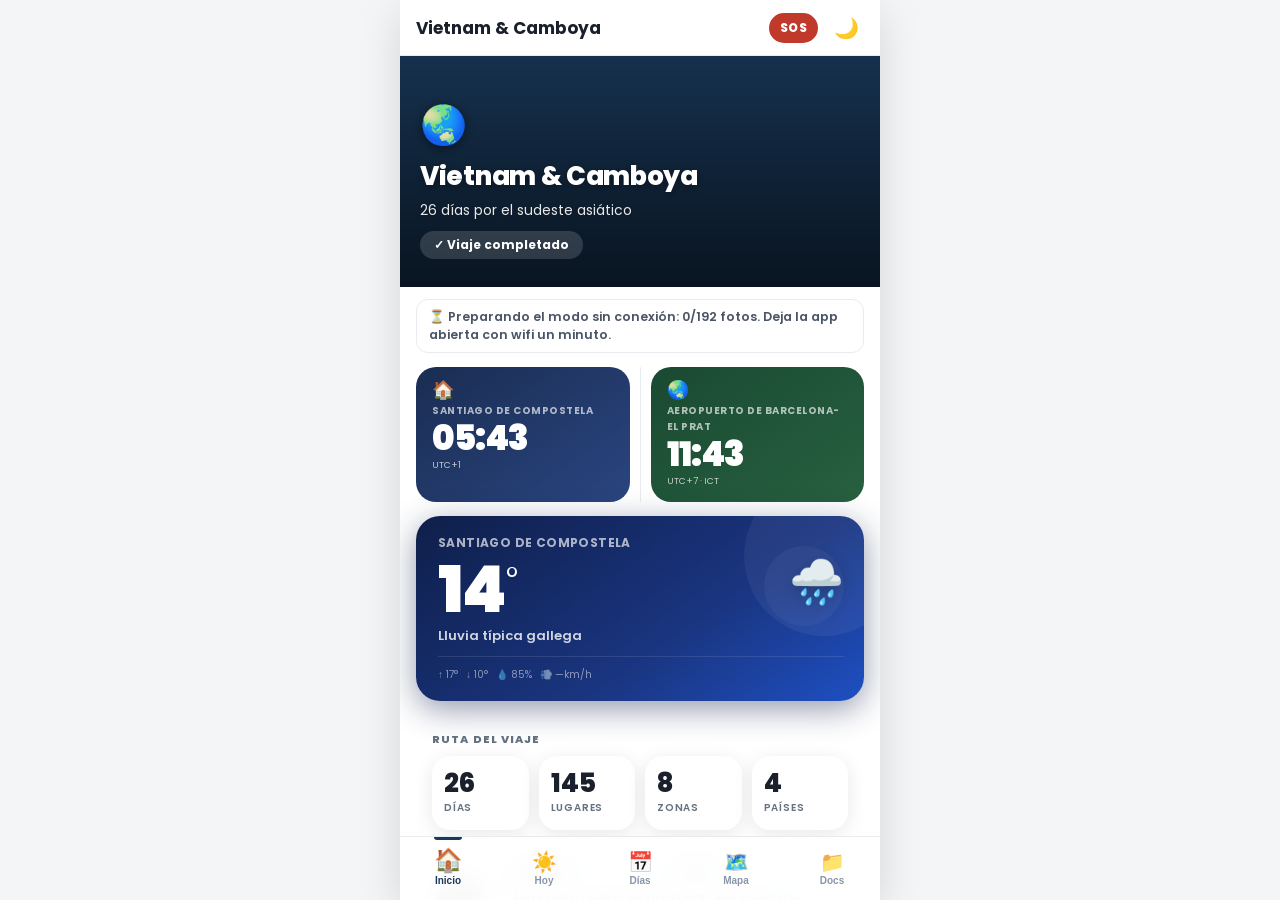
==== commit 50dde1f6: "Ahora/Siguiente, avisos, reservas, SOS, modo sin conexión y fecha local - Corrige la fecha: se calcu" ====
--- a/index.html
+++ b/index.html
@@ -2,7 +2,7 @@
 <html lang="es">
 <head>
   <meta charset="UTF-8">
-  <meta name="viewport" content="width=device-width, initial-scale=1.0, maximum-scale=1.0, user-scalable=no">
+  <meta name="viewport" content="width=device-width, initial-scale=1.0">
   <meta name="apple-mobile-web-app-capable" content="yes">
   <meta name="apple-mobile-web-app-status-bar-style" content="default">
   <meta name="apple-mobile-web-app-title" content="Marcos & Mery">
@@ -19,7 +19,7 @@
   <link href="https://fonts.googleapis.com/css2?family=Poppins:wght@400;600;700;800&display=swap" rel="stylesheet">
 
   <!-- App CSS -->
-  <link rel="stylesheet" href="css/styles.css?v=98">
+  <link rel="stylesheet" href="css/styles.css?v=100">
 
   <!-- PWA Manifest -->
   <link rel="manifest" href="manifest.json">
@@ -44,6 +44,7 @@
     <header class="app-header">
       <button class="back-btn" id="header-back" aria-label="Volver">‹</button>
       <h1 id="header-title">Mis Viajes</h1>
+      <button class="sos-btn" id="sos-btn" onclick="openSOS()" aria-label="SOS: emergencias, embajada y alojamiento" hidden>SOS</button>
       <button class="theme-toggle-btn" id="theme-toggle-btn" aria-label="Cambiar tema"></button>
     </header>
 
@@ -83,9 +84,9 @@
           integrity="sha256-20nQCchB9co0qIjJZRGuk2/Z9VM+kNiyxNV1lvTlZBo=" crossorigin=""></script>
 
   <!-- App Scripts -->
-  <script src="js/data.js?v=87"></script>
-  <script src="js/guia.js?v=2"></script>
-  <script src="js/app.js?v=175"></script>
+  <script src="js/data.js?v=88"></script>
+  <script src="js/guia.js?v=3"></script>
+  <script src="js/app.js?v=179"></script>
 </body>
 </html>
 
--- a/css/styles.css
+++ b/css/styles.css
@@ -554,7 +554,7 @@
 }
 .pack-cat-input {
   flex: 1; border: 1.5px solid var(--border); border-radius: 10px;
-  padding: 7px 10px; font-size: 13px; color: var(--text);
+  padding: 7px 10px; font-size: 16px; color: var(--text); /* 16 px: iOS no amplía al escribir */
   background: var(--bg); outline: none;
 }
 .pack-cat-input:focus { border-color: var(--primary); }
@@ -1322,7 +1322,7 @@
 }
 .notes-input {
   flex: 1; border: 1.5px solid var(--border); border-radius: var(--radius-sm);
-  padding: 8px 10px; font-size: 14px; outline: none;
+  padding: 8px 10px; font-size: 16px; outline: none; /* 16 px: iOS no amplía al escribir */
   background: var(--bg); color: var(--text);
   transition: border-color .15s;
 }
@@ -1498,6 +1498,67 @@
   cursor: pointer;
 }
 .dsc-maps-btn:active { background: var(--bg); }
+/* ── Momentos del día: Ahora/Siguiente, avisos, reservas, SOS, sin conexión (6-oct-2026) ── */
+.sos-btn {
+  flex-shrink: 0; height: 30px; padding: 0 11px;
+  border: none; border-radius: 15px; cursor: pointer;
+  background: #c0392b; color: #fff;
+  font-family: inherit; font-size: 12px; font-weight: 800; letter-spacing: .5px;
+}
+.sos-btn[hidden] { display: none; }
+.sos-btn:active { background: #a93226; }
+#sos-sheet-wrap { display: none; position: fixed; inset: 0; z-index: 1000; }
+#sos-sheet-wrap .em-block { margin-top: 14px; }
+#sos-sheet-wrap .nn-actions { margin-top: 8px; }
+
+.today-top { padding: 12px 16px 0; display: flex; flex-direction: column; gap: 10px; }
+.now-next {
+  background: var(--card); border: 1px solid var(--border); border-left: 4px solid var(--primary);
+  border-radius: 14px; padding: 12px 14px; box-shadow: var(--shadow-sm);
+}
+.nn-row { display: flex; align-items: baseline; gap: 8px; }
+.nn-label { font-size: 11px; font-weight: 800; color: var(--text-sm); text-transform: uppercase; letter-spacing: .4px; }
+.nn-now { font-size: 14px; font-weight: 700; color: var(--text); }
+.nn-next { margin-top: 10px; padding-top: 10px; border-top: 1px solid var(--border); }
+.nn-title { font-size: 17px; font-weight: 800; color: var(--text); margin-top: 3px; }
+.nn-sub { font-size: 13px; color: var(--text-sm); margin-top: 2px; }
+.nn-actions { display: flex; flex-wrap: wrap; gap: 6px; margin-top: 8px; }
+.nn-btn {
+  display: inline-block; font-family: inherit; font-size: 12.5px; font-weight: 700;
+  color: var(--primary); background: var(--surface); text-decoration: none;
+  border: 1px solid var(--border); border-radius: 9px; padding: 5px 10px; cursor: pointer;
+}
+.nn-btn:active { background: var(--bg); }
+
+.alerts-card {
+  background: var(--card); border: 1px solid var(--border); border-left: 4px solid #e8b800;
+  border-radius: 14px; padding: 8px 14px; box-shadow: var(--shadow-sm);
+}
+.alert-row { display: flex; gap: 10px; align-items: flex-start; padding: 6px 0; font-size: 13.5px; line-height: 1.45; color: var(--text); }
+.alert-row + .alert-row { border-top: 1px solid var(--border); }
+.alert-icon { flex-shrink: 0; font-size: 16px; line-height: 1.3; }
+
+.res-hint { font-size: 12px; color: var(--text-sm); padding: 0 16px 8px; }
+.res-list { display: flex; flex-direction: column; gap: 8px; padding: 0 16px 6px; }
+.res-item { background: var(--card); border: 1px solid var(--border); border-radius: 12px; padding: 10px 12px; }
+.res-head { display: flex; justify-content: space-between; align-items: center; gap: 8px; }
+.res-date { font-size: 12px; font-weight: 700; color: var(--text-sm); }
+.res-time { font-size: 12px; color: var(--text-sm); text-align: right; }
+.res-badge { font-size: 11px; font-weight: 800; border-radius: 8px; padding: 2px 8px; color: #1a2a40; }
+.res-today { background: #e8b800; }
+.res-tomorrow { background: #f3d77a; }
+.res-title { font-size: 15px; font-weight: 800; color: var(--text); margin-top: 4px; }
+.res-sub { font-size: 12.5px; color: var(--text-sm); margin-top: 2px; }
+.res-past .res-title::after { content: ' ✓'; color: var(--green); }
+
+.offline-status {
+  margin: 12px 16px 0; padding: 8px 12px; border-radius: 12px;
+  background: var(--card); border: 1px solid var(--border);
+  font-size: 12.5px; font-weight: 600; color: var(--text-sm);
+}
+.offline-status[hidden] { display: none; }
+.offline-status.ok { color: var(--green); }
+
 /* Localizador de reserva guardado solo en el móvil */
 .tr-ref {
   display: flex; flex-wrap: wrap; align-items: center; gap: 6px;
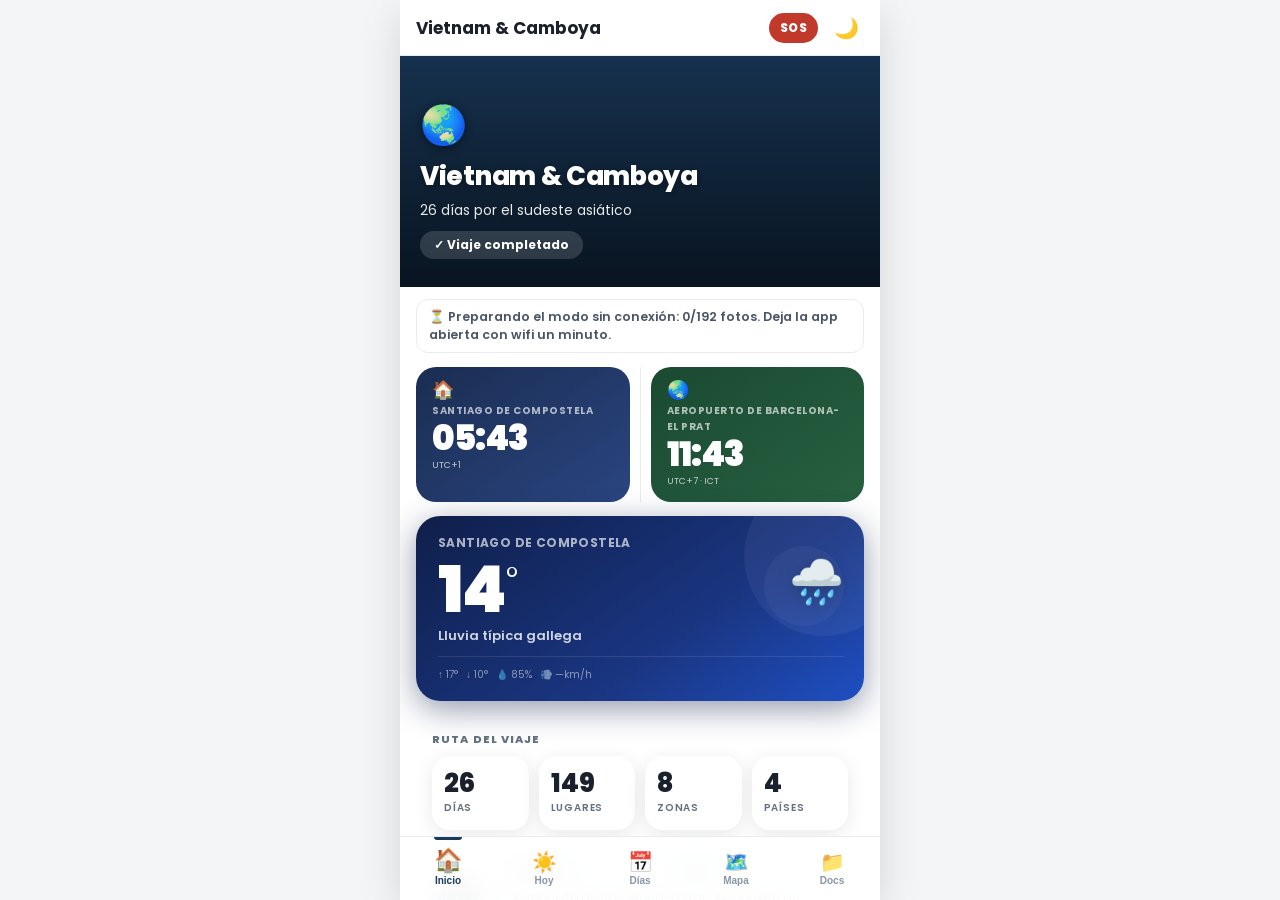
==== commit 420c295b: "Datos del itinerario definitivo de Maria (22-oct, el impreso): Lan Ha Bay reservado (excursion de 1 " ====
--- a/index.html
+++ b/index.html
@@ -84,9 +84,9 @@
           integrity="sha256-20nQCchB9co0qIjJZRGuk2/Z9VM+kNiyxNV1lvTlZBo=" crossorigin=""></script>
 
   <!-- App Scripts -->
-  <script src="js/data.js?v=88"></script>
-  <script src="js/guia.js?v=3"></script>
-  <script src="js/app.js?v=179"></script>
+  <script src="js/data.js?v=92"></script>
+  <script src="js/guia.js?v=5"></script>
+  <script src="js/app.js?v=185"></script>
 </body>
 </html>
 
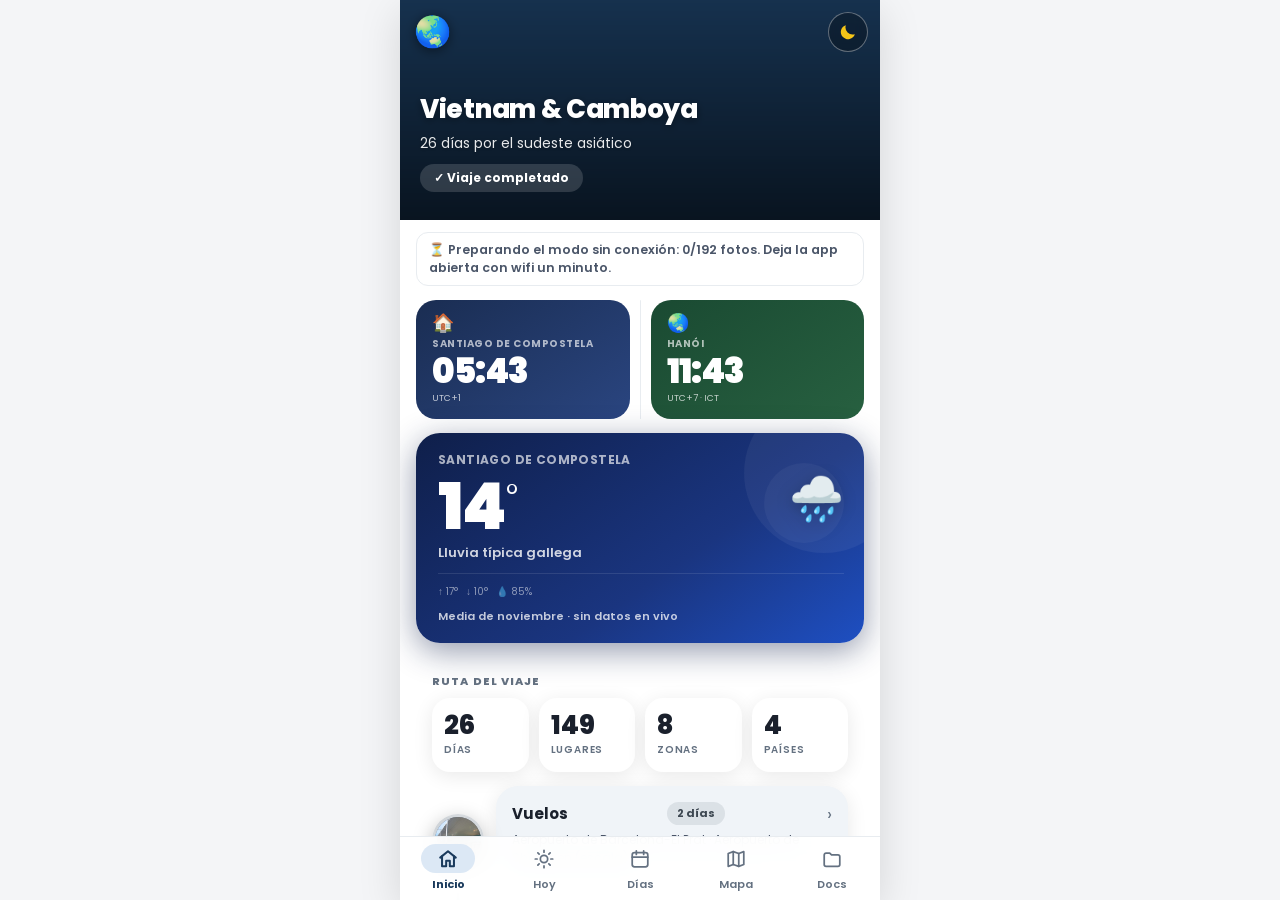
==== commit 2d8555d8: "Revision del 9-oct rehecha (se perdio en el choque de MEGA) y publicacion de todo lo pendiente: fuer" ====
--- a/index.html
+++ b/index.html
@@ -19,7 +19,7 @@
   <link href="https://fonts.googleapis.com/css2?family=Poppins:wght@400;600;700;800&display=swap" rel="stylesheet">
 
   <!-- App CSS -->
-  <link rel="stylesheet" href="css/styles.css?v=100">
+  <link rel="stylesheet" href="css/styles.css?v=114">
 
   <!-- PWA Manifest -->
   <link rel="manifest" href="manifest.json">
@@ -44,7 +44,6 @@
     <header class="app-header">
       <button class="back-btn" id="header-back" aria-label="Volver">‹</button>
       <h1 id="header-title">Mis Viajes</h1>
-      <button class="sos-btn" id="sos-btn" onclick="openSOS()" aria-label="SOS: emergencias, embajada y alojamiento" hidden>SOS</button>
       <button class="theme-toggle-btn" id="theme-toggle-btn" aria-label="Cambiar tema"></button>
     </header>
 
@@ -55,24 +54,25 @@
 
     <!-- BOTTOM NAVIGATION -->
     <nav class="bottom-nav" id="bottom-nav" style="display:none">
+      <!-- Iconos de línea propios (iguales en todos los móviles, en vez de emojis) -->
       <button class="nav-item" data-view="trip">
-        <span class="nav-icon">🏠</span>
+        <span class="nav-icon"><svg viewBox="0 0 24 24" aria-hidden="true"><path d="M3.5 10.5 12 3.5l8.5 7"/><path d="M5.5 9v11h4.5v-6h4v6h4.5V9"/></svg></span>
         <span>Inicio</span>
       </button>
       <button class="nav-item" data-view="today">
-        <span class="nav-icon">☀️</span>
+        <span class="nav-icon"><svg viewBox="0 0 24 24" aria-hidden="true"><circle cx="12" cy="12" r="4"/><path d="M12 2.5v2M12 19.5v2M2.5 12h2M19.5 12h2M5.3 5.3l1.4 1.4M17.3 17.3l1.4 1.4M5.3 18.7l1.4-1.4M17.3 6.7l1.4-1.4"/></svg></span>
         <span>Hoy</span>
       </button>
       <button class="nav-item" data-view="itinerary">
-        <span class="nav-icon">📅</span>
+        <span class="nav-icon"><svg viewBox="0 0 24 24" aria-hidden="true"><rect x="3.5" y="5" width="17" height="15.5" rx="2.5"/><path d="M3.5 10h17M8 3v4M16 3v4"/></svg></span>
         <span>Días</span>
       </button>
       <button class="nav-item" data-view="map">
-        <span class="nav-icon">🗺️</span>
+        <span class="nav-icon"><svg viewBox="0 0 24 24" aria-hidden="true"><path d="M9 4 3.5 6v14L9 18l6 2 5.5-2V4L15 6z"/><path d="M9 4v14M15 6v14"/></svg></span>
         <span>Mapa</span>
       </button>
       <button class="nav-item" data-view="docs">
-        <span class="nav-icon">📁</span>
+        <span class="nav-icon"><svg viewBox="0 0 24 24" aria-hidden="true"><path d="M3.5 7.5a2 2 0 0 1 2-2h4l2 2h7a2 2 0 0 1 2 2V18a2 2 0 0 1-2 2h-13a2 2 0 0 1-2-2z"/></svg></span>
         <span>Docs</span>
       </button>
     </nav>
@@ -86,7 +86,7 @@
   <!-- App Scripts -->
   <script src="js/data.js?v=92"></script>
   <script src="js/guia.js?v=5"></script>
-  <script src="js/app.js?v=185"></script>
+  <script src="js/app.js?v=196"></script>
 </body>
 </html>
 
--- a/css/styles.css
+++ b/css/styles.css
@@ -15,6 +15,7 @@
   --text:       #1a202c;
   --text-sm:    #4a5568;
   --text-xs:    #647181;   /* 5,0:1 sobre blanco (antes #8896a8, 3,0:1) */
+  --nav-pill:   #dce8f5;   /* fondo del icono activo de la barra inferior */
   --card:       #ffffff;
   --shadow:     0 2px 16px rgba(0,0,0,0.07);
   --shadow-sm:  0 1px 6px rgba(0,0,0,0.06);
@@ -119,29 +120,32 @@
   border-top: 1px solid rgba(0,0,0,.07);
   z-index: 1000;
 }
+/* Barra inferior (9-oct-2026, rehecha el 27-oct): iconos SVG de línea y una «píldora» de
+   color detrás del activo en vez de la rayita de arriba; etiquetas en Poppins (los botones
+   no heredaban la fuente y salían en Arial) */
 .nav-item {
   flex: 1; display: flex; flex-direction: column;
   align-items: center; justify-content: center; gap: 3px;
   border: none; background: none; cursor: pointer;
-  padding: 8px 4px; color: var(--text-xs);
-  font-size: 10px; font-weight: 600;
-  transition: color .2s, transform .2s;
+  padding: 7px 4px; color: var(--text-xs);
+  font-family: 'Poppins', sans-serif; font-size: 11px; font-weight: 600;
+  transition: color .2s;
   -webkit-tap-highlight-color: transparent;
   position: relative;
 }
-/* indicador activo — línea superior */
-.nav-item.active::before {
-  content: '';
-  position: absolute;
-  top: 0; left: 50%; transform: translateX(-50%);
-  width: 28px; height: 3px;
-  border-radius: 0 0 4px 4px;
-  background: var(--primary);
-}
-.nav-item .nav-icon { font-size: 20px; line-height: 1; transition: transform .2s; }
-.nav-item.active { color: var(--primary); font-weight: 800; }
-.nav-item.active .nav-icon { transform: scale(1.15) translateY(-2px); }
-.nav-item:active .nav-icon { transform: scale(.9); }
+.nav-item .nav-icon {
+  display: flex; align-items: center; justify-content: center;
+  width: 54px; height: 30px; border-radius: 15px;
+  transition: background .2s, transform .15s;
+}
+.nav-item .nav-icon svg {
+  width: 22px; height: 22px; fill: none; stroke: currentColor;
+  stroke-width: 1.9; stroke-linecap: round; stroke-linejoin: round;
+}
+.nav-item.active { color: var(--primary); font-weight: 700; }
+.nav-item.active .nav-icon { background: var(--nav-pill); }
+.nav-item.active .nav-icon svg { stroke-width: 2.2; }
+.nav-item:active .nav-icon { transform: scale(.92); }
 
 /* ── CARDS ── */
 .card {
@@ -190,7 +194,6 @@
   background: linear-gradient(to bottom, rgba(0,0,0,.15) 0%, rgba(0,0,0,.65) 100%);
 }
 .hero-content { position: relative; z-index: 1; }
-.trip-hero-emoji { font-size: 38px; margin-bottom: 4px; display: block; filter: drop-shadow(0 2px 6px rgba(0,0,0,.5)); }
 .trip-hero h2 {
   font-family: 'Poppins', sans-serif;
   font-size: 26px; font-weight: 800; margin-bottom: 4px;
@@ -865,6 +868,8 @@
   border-top: 1px solid rgba(255,255,255,.1);
   display: flex; flex-wrap: wrap; gap: 8px;
 }
+/* Medias de noviembre (sin datos en vivo) */
+.wc-avg { font-size: 11px; font-weight: 600; color: rgba(255,255,255,.75); margin-top: 8px; }
 /* right column: map */
 /* ── ROUTE MAP ── */
 /* ══════════════════════════════════════════════════════════
@@ -1498,18 +1503,7 @@
   cursor: pointer;
 }
 .dsc-maps-btn:active { background: var(--bg); }
-/* ── Momentos del día: Ahora/Siguiente, avisos, reservas, SOS, sin conexión (6-oct-2026) ── */
-.sos-btn {
-  flex-shrink: 0; height: 30px; padding: 0 11px;
-  border: none; border-radius: 15px; cursor: pointer;
-  background: #c0392b; color: #fff;
-  font-family: inherit; font-size: 12px; font-weight: 800; letter-spacing: .5px;
-}
-.sos-btn[hidden] { display: none; }
-.sos-btn:active { background: #a93226; }
-#sos-sheet-wrap { display: none; position: fixed; inset: 0; z-index: 1000; }
-#sos-sheet-wrap .em-block { margin-top: 14px; }
-#sos-sheet-wrap .nn-actions { margin-top: 8px; }
+/* ── Momentos del día: Ahora/Siguiente, avisos, reservas, sin conexión (6-oct-2026) ── */
 
 .today-top { padding: 12px 16px 0; display: flex; flex-direction: column; gap: 10px; }
 .now-next {
@@ -1538,18 +1532,60 @@
 .alert-row + .alert-row { border-top: 1px solid var(--border); }
 .alert-icon { flex-shrink: 0; font-size: 16px; line-height: 1.3; }
 
-.res-hint { font-size: 12px; color: var(--text-sm); padding: 0 16px 8px; }
-.res-list { display: flex; flex-direction: column; gap: 8px; padding: 0 16px 6px; }
-.res-item { background: var(--card); border: 1px solid var(--border); border-radius: 12px; padding: 10px 12px; }
-.res-head { display: flex; justify-content: space-between; align-items: center; gap: 8px; }
-.res-date { font-size: 12px; font-weight: 700; color: var(--text-sm); }
-.res-time { font-size: 12px; color: var(--text-sm); text-align: right; }
-.res-badge { font-size: 11px; font-weight: 800; border-radius: 8px; padding: 2px 8px; color: #1a2a40; }
+/* Reservas y consejos de Docs, plegables (9-oct-2026, rehecho el 27-oct) */
+.docs-fold { display: flex; flex-direction: column; gap: 10px; padding: 14px 16px 0; }
+.res-wrap {
+  background: var(--card); border: 1px solid var(--border); border-radius: 14px;
+  box-shadow: var(--shadow-sm); overflow: hidden;
+}
+.res-wrap > summary, .res-row > summary, .res-past-group > summary { list-style: none; cursor: pointer; }
+.res-wrap > summary::-webkit-details-marker, .res-row > summary::-webkit-details-marker,
+.res-past-group > summary::-webkit-details-marker { display: none; }
+.res-summary {
+  display: grid; grid-template-columns: 1fr auto; align-items: center; column-gap: 8px;
+  padding: 12px 14px;
+}
+.res-sum-main { font-size: 15px; font-weight: 800; color: var(--text); }
+.res-sum-count {
+  display: inline-block; min-width: 22px; margin-left: 4px; padding: 1px 7px; border-radius: 10px;
+  background: var(--bg); color: var(--text-sm); font-size: 12px; font-weight: 700; text-align: center;
+}
+.res-sum-next {
+  grid-column: 1; font-size: 12.5px; color: var(--text-sm); margin-top: 2px;
+  overflow: hidden; text-overflow: ellipsis; white-space: nowrap;
+}
+.res-summary .res-chev { grid-column: 2; grid-row: 1 / span 2; }
+.res-chev { font-size: 20px; line-height: 1; color: var(--text-sm); transition: transform .2s; }
+details[open] > summary .res-chev { transform: rotate(90deg); }
+.res-hint { font-size: 12px; color: var(--text-sm); padding: 0 14px 8px; }
+.res-list { display: flex; flex-direction: column; gap: 6px; padding: 0 10px 10px; }
+.res-row { background: var(--bg); border: 1px solid var(--border); border-radius: 11px; }
+.res-row-head { display: flex; align-items: center; gap: 8px; padding: 9px 10px; min-height: 44px; }
+.res-row-title {
+  flex: 1; min-width: 0; font-size: 14px; font-weight: 700; color: var(--text);
+  overflow: hidden; text-overflow: ellipsis; white-space: nowrap;
+}
+.res-row-body { padding: 0 12px 10px; }
+.res-lock { font-size: 15px; font-weight: 800; color: var(--text-sm); }
+.res-date { flex-shrink: 0; font-size: 12px; font-weight: 700; color: var(--text-sm); }
+.res-time { flex-shrink: 0; font-size: 12px; color: var(--text-sm); text-align: right; }
+.res-badge { flex-shrink: 0; font-size: 11px; font-weight: 800; border-radius: 8px; padding: 2px 8px; color: #1a2a40; }
 .res-today { background: #e8b800; }
 .res-tomorrow { background: #f3d77a; }
-.res-title { font-size: 15px; font-weight: 800; color: var(--text); margin-top: 4px; }
-.res-sub { font-size: 12.5px; color: var(--text-sm); margin-top: 2px; }
-.res-past .res-title::after { content: ' ✓'; color: var(--green); }
+.res-sub { font-size: 12.5px; color: var(--text-sm); margin-top: 3px; }
+.res-past .res-row-title { color: var(--text-sm); }
+.res-past .res-row-title::after { content: ' ✓'; color: var(--green); }
+.res-past-sum { font-size: 13px; font-weight: 700; color: var(--text-sm); padding: 8px 4px 4px; }
+.res-list-past { padding: 4px 0 0; }
+.tip-item { background: var(--bg); border: 1px solid var(--border); border-radius: 11px; padding: 10px 12px; }
+.tip-item-title { font-size: 14px; font-weight: 800; color: var(--text); }
+.tip-item-text { font-size: 13px; line-height: 1.5; color: var(--text-sm); margin-top: 4px; }
+.tip-item-text strong { color: var(--text); }
+/* ⋯ de cada documento */
+.doc-more {
+  width: 32px; height: 32px; border: 1px solid var(--border); border-radius: 9px;
+  background: var(--card); color: var(--text-sm); font-size: 18px; line-height: 1; cursor: pointer;
+}
 
 .offline-status {
   margin: 12px 16px 0; padding: 8px 12px; border-radius: 12px;
@@ -2020,6 +2056,13 @@
   box-shadow: 0 4px 16px rgba(0,0,0,.25); cursor: pointer; white-space: nowrap;
 }
 .map-nearme-btn-active { background: #b91c1c; }
+/* Botón al My Maps del viaje (9-oct-2026), arriba a la derecha del mapa */
+.map-mymaps-btn {
+  position: absolute; top: 56px; right: 10px; z-index: 500;
+  background: var(--card); color: var(--text); text-decoration: none;
+  border: 1px solid var(--border); border-radius: 18px; padding: 7px 12px;
+  font-size: 12.5px; font-weight: 700; box-shadow: 0 2px 10px rgba(0,0,0,.18);
+}
 .you-are-here-dot { animation: you-are-here-pulse 2s ease-out infinite; }
 @keyframes you-are-here-pulse {
   0%   { filter: drop-shadow(0 0 0 rgba(43,127,255,.6)); }
@@ -2062,10 +2105,25 @@
 }
 .theme-toggle-btn:active { background: var(--border); }
 
-/* Icono según tema activo */
-html[data-theme="dark"]  .theme-toggle-btn::before { content: '☀️'; }
-html[data-theme="light"] .theme-toggle-btn::before { content: '🌙'; }
-html:not([data-theme])   .theme-toggle-btn::before { content: '🌓'; }
+/* Icono según tema activo: sol y luna en SVG, centrados exactos (9-oct-2026) */
+.ti-sun, .ti-moon { display: none; }
+html[data-theme="dark"]  .ti-sun  { display: block; }
+html[data-theme="light"] .ti-moon { display: block; }
+html[data-theme="light"] .theme-toggle-btn .ti-moon path { fill: #c99a00; } /* sobre blanco, 3:1 como icono */
+
+/* Inicio sin barra de título: globo y botón del tema sobre la foto de la portada */
+.app-header.is-hidden { display: none; }
+.hero-globe, .hero-theme-btn {
+  position: absolute; top: 12px; z-index: 2;
+  width: 40px; height: 40px; display: flex; align-items: center; justify-content: center;
+}
+.hero-globe { left: 12px; font-size: 30px; line-height: 1; filter: drop-shadow(0 2px 6px rgba(0,0,0,.5)); }
+.hero-theme-btn {
+  right: 12px; padding: 0; cursor: pointer; border-radius: 50%;
+  border: 1px solid rgba(255,255,255,.35); background: rgba(0,0,0,.28);
+  -webkit-backdrop-filter: blur(6px); backdrop-filter: blur(6px);
+}
+.hero-theme-btn:active { background: rgba(0,0,0,.45); }
 
 /* ══════════════════════════════════════════════════════════
    MODO OSCURO
@@ -2180,6 +2238,7 @@
 
 /* ── Forzar OSCURO manual (anula media query) ── */
 html[data-theme="dark"] {
+  --nav-pill:   rgba(74,144,217,.24);
   --primary:    #4a90d9; --primary-lt: #5ba3e8;
   --accent:     #f6c252; --accent-lt:  #fad97a;
   --green:      #52b788; --red:        #e57373;
@@ -2246,6 +2305,7 @@
 
 /* ── Forzar CLARO manual (anula media query en sistemas oscuros) ── */
 html[data-theme="light"] {
+  --nav-pill:   #dce8f5;
   --primary:    #1a3a5c; --primary-lt: #2c5282;
   --accent:     #e8a020; --accent-lt:  #f6c252;
   --green:      #1a7b6b; --red:        #c0392b;
@@ -2273,7 +2333,7 @@
 html[data-theme="light"] .tbc-name { color: #4a5568; }
 html[data-theme="light"] .htl-summary-num { color: #1a202c; }
 html[data-theme="light"] .bottom-nav { background: rgba(255,255,255,0.95); border-top-color: #e8ecf0; }
-html[data-theme="light"] .nav-item { color: #8896a8; }
+html[data-theme="light"] .nav-item { color: var(--text-xs); } /* antes #8896a8 (3,0:1) */
 html[data-theme="light"] .nav-item.active { color: #1a3a5c; }
 html[data-theme="light"] .trip-card, html[data-theme="light"] .day-card,
 html[data-theme="light"] .lugar-card, html[data-theme="light"] .block-section,
@@ -2515,14 +2575,15 @@
 }
 .dict-scroll {
   display: flex; gap: 10px;
-  overflow-x: auto; scroll-snap-type: x mandatory;
+  overflow-x: auto; scroll-snap-type: x mandatory; scroll-padding: 0 16px;
   -webkit-overflow-scrolling: touch;
   scrollbar-width: none;
   padding: 2px 16px 6px;
 }
 .dict-scroll::-webkit-scrollbar { display: none; }
+/* Una tarjeta entera cada vez (antes ocupaba el 78 % y asomaba la siguiente cortada) */
 .dict-card {
-  flex: 0 0 78%; scroll-snap-align: start;
+  flex: 0 0 100%; scroll-snap-align: start; scroll-snap-stop: always;
   background: var(--surface); border-radius: 16px;
   padding: 18px 16px 16px;
   box-shadow: 0 2px 12px rgba(0,0,0,.07);
@@ -2541,6 +2602,14 @@
   font-size: 12px; color: var(--text-xs);
   font-style: normal;
 }
+.dict-nav { display: flex; align-items: center; justify-content: center; gap: 14px; padding: 2px 16px 0; }
+.dict-arrow {
+  width: 36px; height: 36px; border-radius: 50%; cursor: pointer;
+  border: 1.5px solid var(--border); background: var(--surface); color: var(--text);
+  font-family: inherit; font-size: 22px; line-height: 1; padding-bottom: 3px;
+}
+.dict-arrow:active { background: var(--border); }
+.dict-count { min-width: 54px; text-align: center; font-size: 12.5px; font-weight: 700; color: var(--text-sm); }
 
 /* ══════════════════════════════════════════════════════════
    CULTURA Y CONTEXTO
@@ -2978,3 +3047,8 @@
 #full-leaflet-map { width: 100%; height: calc(100vh - var(--header-h) - var(--nav-h) - 46px); height: calc(100dvh - var(--header-h) - var(--nav-h) - 46px); }
 html[data-theme="dark"] .em-note { background: rgba(245,158,11,.14); color: #fcc56b; }
 .em-embassy .em-row { margin-top: 3px; }
+/* Fecha de los tipos de cambio del conversor (9-oct-2026) */
+.fx-updated { font-size: 11px; color: var(--text-xs); margin: -10px 0 12px; text-align: right; }
+/* Resultado legible del conversor, con separador de miles (9-oct-2026) */
+.fx-result { font-size: 15px; font-weight: 800; color: var(--text); text-align: center; min-height: 20px; }
+.fx-result:empty { display: none; }
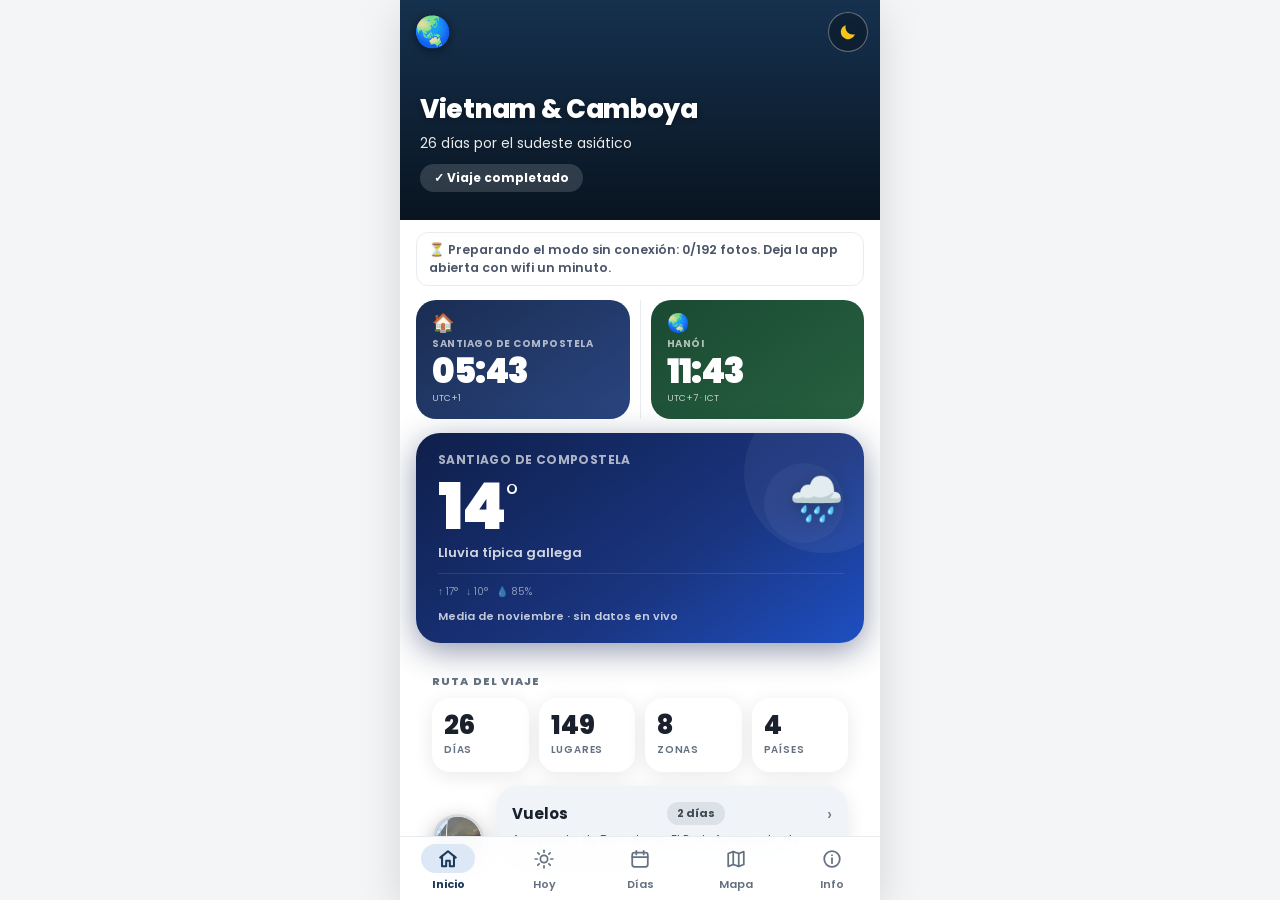
==== commit fbd1c7da: "Docs pasa a Info (Mi viaje, Guia, Urgencias) con la guia practica del viaje resumida, tarjetas con s" ====
--- a/index.html
+++ b/index.html
@@ -19,7 +19,7 @@
   <link href="https://fonts.googleapis.com/css2?family=Poppins:wght@400;600;700;800&display=swap" rel="stylesheet">
 
   <!-- App CSS -->
-  <link rel="stylesheet" href="css/styles.css?v=114">
+  <link rel="stylesheet" href="css/styles.css?v=116">
 
   <!-- PWA Manifest -->
   <link rel="manifest" href="manifest.json">
@@ -72,8 +72,8 @@
         <span>Mapa</span>
       </button>
       <button class="nav-item" data-view="docs">
-        <span class="nav-icon"><svg viewBox="0 0 24 24" aria-hidden="true"><path d="M3.5 7.5a2 2 0 0 1 2-2h4l2 2h7a2 2 0 0 1 2 2V18a2 2 0 0 1-2 2h-13a2 2 0 0 1-2-2z"/></svg></span>
-        <span>Docs</span>
+        <span class="nav-icon"><svg viewBox="0 0 24 24" aria-hidden="true"><circle cx="12" cy="12" r="8.5"/><path d="M12 11v5.5M12 7.7v.1"/></svg></span>
+        <span>Info</span>
       </button>
     </nav>
 
@@ -84,9 +84,9 @@
           integrity="sha256-20nQCchB9co0qIjJZRGuk2/Z9VM+kNiyxNV1lvTlZBo=" crossorigin=""></script>
 
   <!-- App Scripts -->
-  <script src="js/data.js?v=92"></script>
-  <script src="js/guia.js?v=5"></script>
-  <script src="js/app.js?v=196"></script>
+  <script src="js/data.js?v=93"></script>
+  <script src="js/guia.js?v=8"></script>
+  <script src="js/app.js?v=200"></script>
 </body>
 </html>
 
--- a/css/styles.css
+++ b/css/styles.css
@@ -1230,55 +1230,6 @@
   -webkit-tap-highlight-color: transparent;
 }
 
-/* ── DOCS V2 ── */
-.docs-hint {
-  display: flex; align-items: flex-start; gap: 10px;
-  background: #f0f7ff; border-bottom: 1px solid #c5dff5;
-  padding: 12px 16px; font-size: 12px; color: var(--text-sm); line-height: 1.5;
-}
-.docs-hint > span:first-child { font-size: 18px; flex-shrink: 0; }
-
-.doc-item2 {
-  display: flex; align-items: center; gap: 12px;
-  padding: 13px 16px; border-bottom: 1px solid var(--border);
-  background: var(--surface);
-}
-.doc-item2.doc-confirmed { opacity: 1; }
-.doc-item2.doc-pending   { opacity: .9; }
-.doc2-icon {
-  width: 40px; height: 40px; border-radius: var(--radius-sm);
-  display: flex; align-items: center; justify-content: center;
-  font-size: 20px; flex-shrink: 0;
-}
-.doc2-body { flex: 1; min-width: 0; }
-.doc2-name  { font-size: 14px; font-weight: 600; color: var(--text); }
-.doc2-notes { font-size: 12px; color: var(--text-sm); margin-top: 2px; }
-.doc2-date  { font-size: 11px; color: var(--text-xs); margin-top: 2px; }
-.doc2-right { display: flex; flex-direction: column; align-items: center; gap: 6px; flex-shrink: 0; }
-
-.doc-add-url {
-  font-size: 11px; font-weight: 700; color: var(--primary);
-  background: #e8f0fe; border: none; border-radius: 10px;
-  padding: 3px 8px; cursor: pointer; white-space: nowrap;
-  -webkit-tap-highlight-color: transparent;
-}
-.doc-confirm-check {
-  width: 22px; height: 22px; border-radius: 50%;
-  border: 2px solid var(--border);
-  display: flex; align-items: center; justify-content: center;
-  font-size: 12px; cursor: pointer; color: white;
-  transition: all .15s; -webkit-tap-highlight-color: transparent;
-}
-.doc-confirm-check.on { background: var(--green); border-color: var(--green); }
-
-.add-doc-btn {
-  width: 100%; padding: 13px; border: 1.5px dashed var(--border);
-  border-radius: var(--radius-sm); background: var(--surface);
-  color: var(--primary); font-size: 14px; font-weight: 700;
-  cursor: pointer; -webkit-tap-highlight-color: transparent;
-}
-.add-doc-btn:active { background: var(--bg); }
-
 /* ── NOTES SECTION ── */
 .notes-tabs {
   display: flex; gap: 6px; padding: 0 16px 10px;
@@ -1533,7 +1484,6 @@
 .alert-icon { flex-shrink: 0; font-size: 16px; line-height: 1.3; }
 
 /* Reservas y consejos de Docs, plegables (9-oct-2026, rehecho el 27-oct) */
-.docs-fold { display: flex; flex-direction: column; gap: 10px; padding: 14px 16px 0; }
 .res-wrap {
   background: var(--card); border: 1px solid var(--border); border-radius: 14px;
   box-shadow: var(--shadow-sm); overflow: hidden;
@@ -1586,6 +1536,69 @@
   width: 32px; height: 32px; border: 1px solid var(--border); border-radius: 9px;
   background: var(--card); color: var(--text-sm); font-size: 18px; line-height: 1; cursor: pointer;
 }
+
+/* ── Info (antes «Docs», 29-oct-2026): Mi viaje · Guía · Urgencias ── */
+.info-body { display: flex; flex-direction: column; gap: 10px; padding: 12px 16px 0; }
+.info-h { font-size: 13px; font-weight: 800; color: var(--text); margin-top: 6px; }
+.info-hint { font-size: 12px; line-height: 1.5; color: var(--text-sm); }
+.next-res {
+  background: var(--card); border: 1px solid var(--border); border-left: 4px solid var(--primary);
+  border-radius: 14px; padding: 12px 14px; box-shadow: var(--shadow-sm);
+}
+.next-res-label { font-size: 11px; font-weight: 800; color: var(--text-sm); text-transform: uppercase; letter-spacing: .4px; }
+.next-res-title { font-size: 16px; font-weight: 800; color: var(--text); margin-top: 3px; }
+.doc-tiles { display: grid; grid-template-columns: repeat(2, minmax(0, 1fr)); gap: 8px; }
+.doc-tile {
+  position: relative; display: flex; flex-direction: column; align-items: flex-start; gap: 3px;
+  min-height: 84px; padding: 10px 12px; text-align: left; font-family: inherit;
+  background: var(--card); border: 1px solid var(--border); border-radius: 12px; cursor: pointer; color: var(--text);
+}
+.doc-tile:active { background: var(--bg); }
+.doc-tile-icon { font-size: 20px; line-height: 1; }
+.doc-tile-name { font-size: 13px; font-weight: 700; color: var(--text); padding-right: 26px; }
+.doc-tile-state { font-size: 12px; color: var(--text-sm); margin-top: auto; }
+.doc-tile.has-url .doc-tile-state { color: var(--primary); font-weight: 700; }
+.doc-tile-sugg, .doc-tile-add { border-style: dashed; background: transparent; }
+.doc-tile-add { align-items: center; justify-content: center; }
+.doc-tile-add .doc-tile-name { padding-right: 0; }
+.doc-tile .doc-more { position: absolute; top: 6px; right: 6px; width: 28px; height: 28px; font-size: 16px; }
+.guide-list { display: flex; flex-direction: column; gap: 8px; }
+.guide-items {
+  margin: 0; padding: 0 14px 12px 32px; display: flex; flex-direction: column; gap: 8px;
+  font-size: 13px; line-height: 1.5; color: var(--text-sm);
+}
+.guide-items strong { color: var(--text); }
+.guide-src { margin: 0 14px 12px; padding-top: 8px; border-top: 1px solid var(--border); display: flex; flex-direction: column; gap: 5px; }
+.guide-src-title { font-size: 11px; font-weight: 800; color: var(--text-sm); text-transform: uppercase; letter-spacing: .4px; }
+.guide-src a { font-size: 12.5px; font-weight: 600; color: var(--primary); text-decoration: none; }
+/* Fiabilidad de cada punto de la Guía */
+.g-tag { display: inline-block; font-size: 10.5px; font-weight: 800; border-radius: 6px; padding: 1px 6px; vertical-align: 1px; white-space: nowrap; }
+.g-ok   { background: #dff3ea; color: #155c45; }
+.g-info { background: #e3ecf8; color: #1d4a7a; }
+.g-warn { background: #fbefd2; color: #7a4a06; }
+html[data-theme="dark"] .g-ok   { background: rgba(82,183,136,.2);  color: #8fe0b8; }
+html[data-theme="dark"] .g-info { background: rgba(74,144,217,.22); color: #a9cdf5; }
+html[data-theme="dark"] .g-warn { background: rgba(245,158,11,.2);  color: #fcc56b; }
+/* Tabla de comisiones de las tarjetas (Guía › Dinero y tarjetas) */
+.g-table { width: 100%; table-layout: fixed; border-collapse: collapse; margin-top: 8px; font-size: 12px; line-height: 1.35; }
+.g-table th, .g-table td { border: 1px solid var(--border); padding: 5px 6px; vertical-align: top; text-align: left; overflow-wrap: anywhere; }
+.g-table thead th { background: var(--bg); color: var(--text); font-weight: 800; }
+.g-table tbody th { width: 28%; color: var(--text); font-weight: 800; }
+.g-free { color: #155c45; }
+.g-cost { color: #9a3412; }
+html[data-theme="dark"] .g-free { color: #8fe0b8; }
+html[data-theme="dark"] .g-cost { color: #fdba74; }
+/* Urgencias: teléfonos grandes del país */
+.em-country { display: flex; flex-direction: column; gap: 6px; }
+.em-big-row { display: grid; grid-template-columns: repeat(3, minmax(0, 1fr)); gap: 8px; }
+.em-big {
+  display: flex; flex-direction: column; align-items: center; gap: 2px; padding: 10px 4px;
+  border-radius: 12px; background: #fdecec; color: #a12222; text-decoration: none;
+}
+.em-big b { font-size: 20px; font-weight: 800; }
+.em-big span { font-size: 12px; font-weight: 700; }
+html[data-theme="dark"] .em-big { background: rgba(248,113,113,.16); color: #fca5a5; }
+.info-body .emergency-card { margin: 0; }
 
 .offline-status {
   margin: 12px 16px 0; padding: 8px 12px; border-radius: 12px;
@@ -2296,7 +2309,6 @@
 html[data-theme="dark"] .tr-inline, html[data-theme="dark"] .htl-inline,
 html[data-theme="dark"] .htl-card--transit, html[data-theme="dark"] .htl2-card-transit { background: #233045; }
 html[data-theme="dark"] .htl-inline-transit { background: #1e2b3d; }
-html[data-theme="dark"] .docs-hint { background: #16283d; border-bottom-color: #2d4a68; }
 html[data-theme="dark"] .lugar-tips { background: #3a2f12; border-color: #6b551f; }
 html[data-theme="dark"] .dsc-transport-card { background: var(--surface); }
 html[data-theme="dark"] .currency-eur-badge { background: linear-gradient(135deg,#1b3a2a,#234a34); color: #6fd89a; }
@@ -2674,24 +2686,6 @@
 .transit-alert-notes { font-size: 12px; color: #92400e; margin-top: 2px; line-height: 1.4; }
 
 /* ══════════════════════════════════════════════════════════
-   VISADOS
-══════════════════════════════════════════════════════════ */
-.visa-grid { display: flex; flex-direction: column; gap: 12px; margin: 0 16px 4px; }
-.visa-card {
-  border-radius: 20px; padding: 16px 16px 14px;
-  box-shadow: var(--shadow-sm);
-}
-.visa-vn { background: linear-gradient(135deg, #fff5f5, #fde8e8); border: 1.5px solid #fca5a5; }
-.visa-kh { background: linear-gradient(135deg, #fefce8, #fef3c7); border: 1.5px solid #fcd34d; }
-.visa-country { font-size: 11px; font-weight: 700; color: var(--text-xs); text-transform: uppercase; letter-spacing: .5px; margin-bottom: 2px; }
-.visa-name   { font-size: 16px; font-weight: 900; color: var(--text); }
-.visa-detail { font-size: 12px; font-weight: 700; color: var(--primary); margin-bottom: 10px; }
-.visa-steps  { display: flex; flex-direction: column; gap: 5px; margin-bottom: 10px; }
-.visa-step   { font-size: 12px; color: var(--text-sm); padding-left: 4px; line-height: 1.4; }
-.visa-step::before { content: '›'; margin-right: 6px; font-weight: 700; }
-.visa-warning { font-size: 11px; color: #b45309; background: rgba(245,158,11,.12); border-radius: 10px; padding: 8px 10px; }
-
-/* ══════════════════════════════════════════════════════════
    EMERGENCIAS
 ══════════════════════════════════════════════════════════ */
 .emergency-card {
@@ -2971,24 +2965,6 @@
     box-shadow: inset 0 0 0 1px rgba(255,255,255,.07);
   }
   html:not([data-theme="light"]) .lugar-thumb-fallback-icon, html:not([data-theme="light"]) .photo-circle-fallback { opacity: .78; }
-}
-
-/* ── Tarjetas de visado en modo oscuro: fondo oscuro teñido (antes pastel claro con texto gris claro, ilegible) ── */
-html[data-theme="dark"] .visa-vn { background: linear-gradient(135deg, rgba(248,113,113,.16), rgba(248,113,113,.07)), #233045; border-color: rgba(248,113,113,.5); }
-html[data-theme="dark"] .visa-kh { background: linear-gradient(135deg, rgba(251,191,36,.16), rgba(251,191,36,.07)), #233045; border-color: rgba(251,191,36,.5); }
-html[data-theme="dark"] .visa-country { color: #b4c2d6; }
-html[data-theme="dark"] .visa-name { color: #f4f7fb; }
-html[data-theme="dark"] .visa-detail { color: #8cc4ff; }
-html[data-theme="dark"] .visa-step { color: #d3deec; }
-html[data-theme="dark"] .visa-warning { color: #fcc56b; background: rgba(245,158,11,.18); }
-@media (prefers-color-scheme: dark) {
-  html:not([data-theme="light"]) .visa-vn { background: linear-gradient(135deg, rgba(248,113,113,.16), rgba(248,113,113,.07)), #233045; border-color: rgba(248,113,113,.5); }
-  html:not([data-theme="light"]) .visa-kh { background: linear-gradient(135deg, rgba(251,191,36,.16), rgba(251,191,36,.07)), #233045; border-color: rgba(251,191,36,.5); }
-  html:not([data-theme="light"]) .visa-country { color: #b4c2d6; }
-  html:not([data-theme="light"]) .visa-name { color: #f4f7fb; }
-  html:not([data-theme="light"]) .visa-detail { color: #8cc4ff; }
-  html:not([data-theme="light"]) .visa-step { color: #d3deec; }
-  html:not([data-theme="light"]) .visa-warning { color: #fcc56b; background: rgba(245,158,11,.18); }
 }
 
 /* ── Contraste en modo oscuro: colores de zona/categoría (pensados para fondo claro) aclarados; aviso previo al viaje ── */
